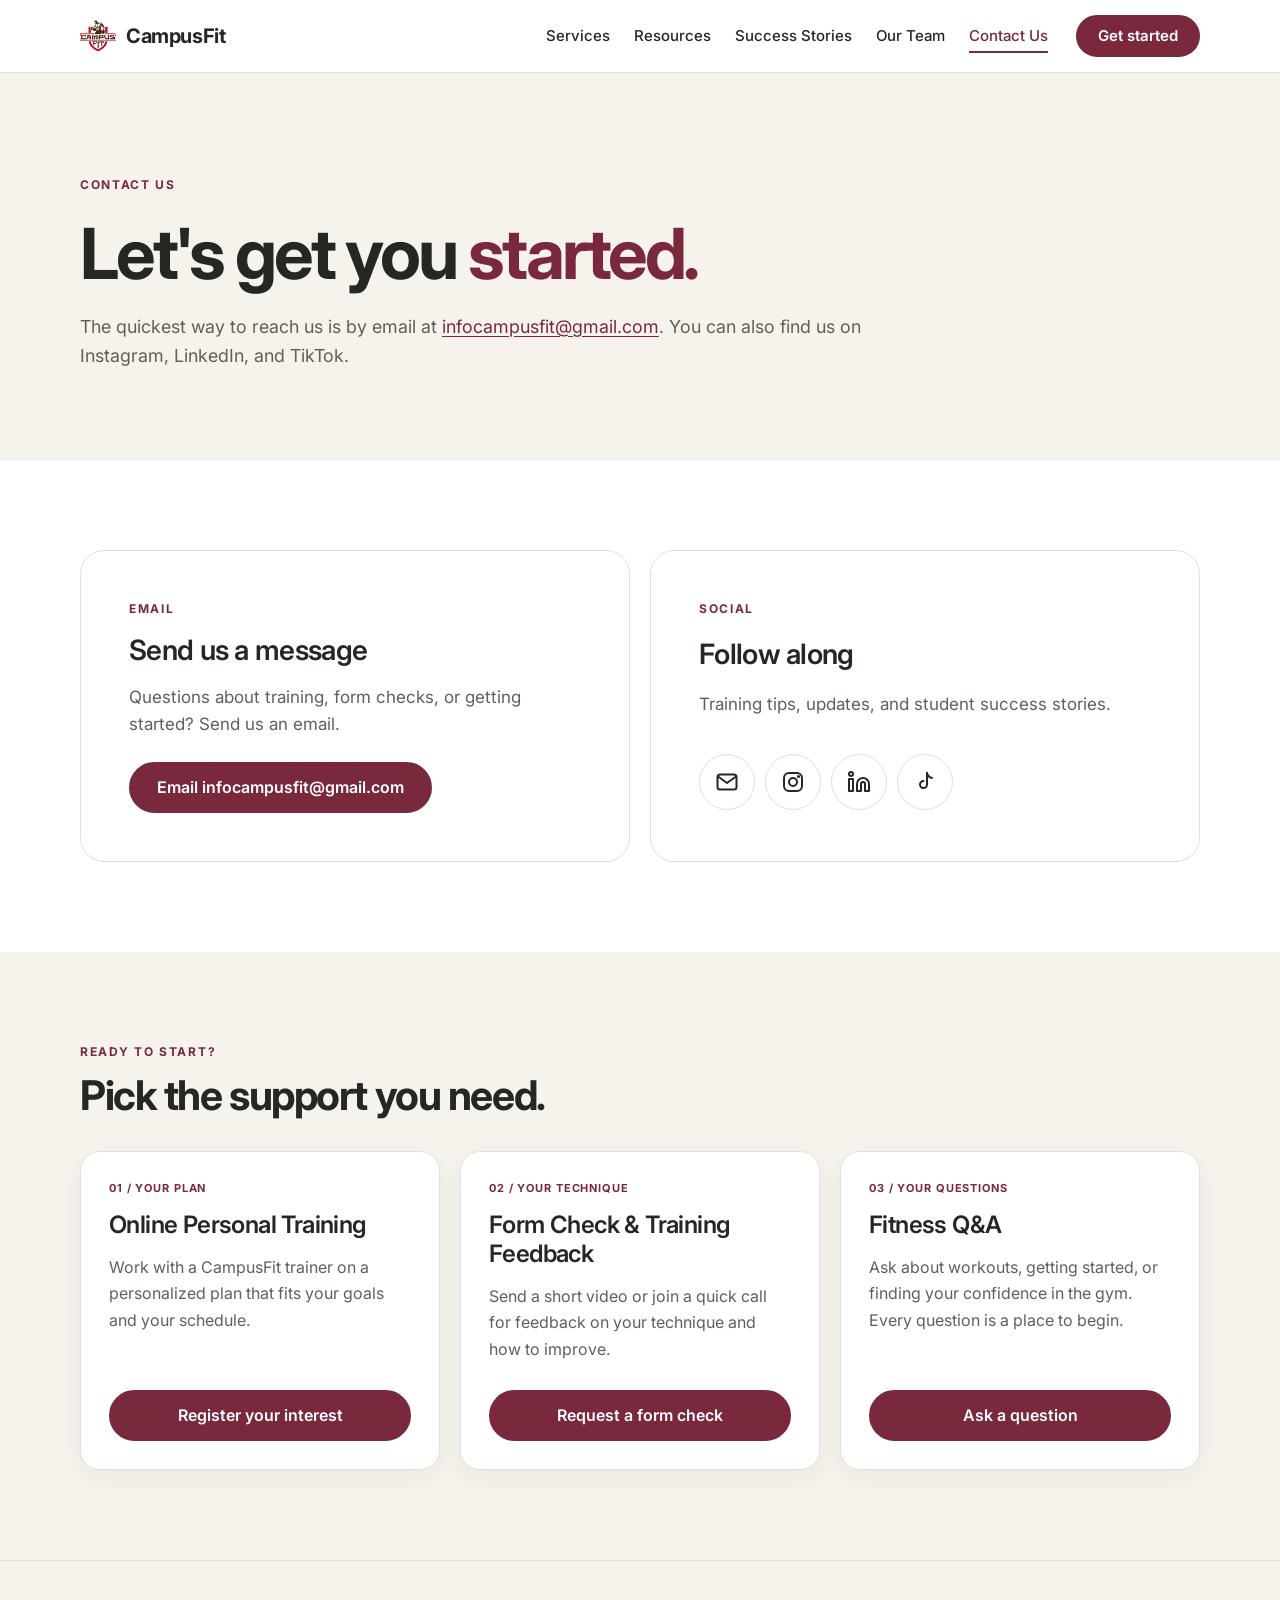
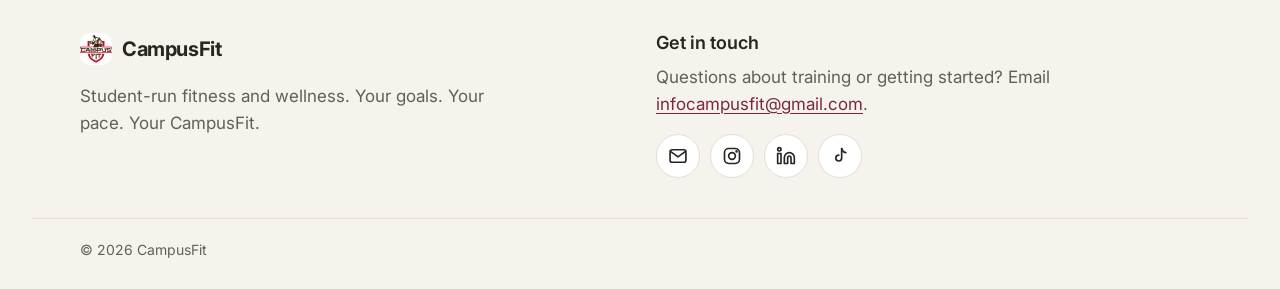
==== contact-us/index.html @ 68b2d3c7 "Import site files and photos" ====
<!doctype html>
<html lang="en">
<head>
<meta charset="utf-8">
<meta name="viewport" content="width=device-width, initial-scale=1">
<title>Contact Us – CampusFit</title>
<meta name="description" content="Get in touch with CampusFit by email or find us on Instagram, LinkedIn, and TikTok.">
<link rel="canonical" href="https://campusfit.ca/contact-us/">
<meta property="og:type" content="website">
<meta property="og:site_name" content="CampusFit">
<meta property="og:title" content="Contact Us – CampusFit">
<meta property="og:description" content="Get in touch with CampusFit by email or find us on Instagram, LinkedIn, and TikTok.">
<meta property="og:url" content="https://campusfit.ca/contact-us/">
<meta property="og:image" content="https://campusfit.ca/images/logo.jpeg">
<link rel="icon" href="../images/icon.jpeg">
<link rel="apple-touch-icon" href="../images/icon.jpeg">
<link rel="preconnect" href="https://fonts.googleapis.com">
<link rel="preconnect" href="https://fonts.gstatic.com" crossorigin>
<link rel="stylesheet" href="https://fonts.googleapis.com/css2?family=Inter:wght@400;500;600;700&display=swap">
<link rel="stylesheet" href="../assets/style.css">
<script src="../assets/site.js" defer></script>
</head>
<body>
<a class="skip-link" href="#main">Skip to content</a>
<header class="site-header">
  <div class="container header-inner">
    <a class="brand" href="../"><img src="../images/icon.jpeg" alt="" width="36" height="36"><span>CampusFit</span></a>
    <button class="nav-toggle" type="button" aria-expanded="false" aria-controls="site-nav"><span class="sr-only">Menu</span><span class="bars" aria-hidden="true"></span></button>
    <nav id="site-nav" class="site-nav" aria-label="Main">
      <ul><li><a href="../services/">Services</a></li><li><a href="../resources/">Resources</a></li><li><a href="../success-stories/">Success Stories</a></li><li><a href="../team/">Our Team</a></li><li><a href="../contact-us/" aria-current="page">Contact Us</a></li></ul>
      <a class="btn btn--small" href="../services/">Get started</a>
    </nav>
  </div>
</header>
<main id="main">
<section class="section section--cream hero">
  <div class="container">
    <div class="measure">
      <p class="eyebrow">CONTACT US</p>
      <h1 class="display">Let's get you <span class="accent">started.</span></h1>
      <p class="lead">The quickest way to reach us is by email at <a href="mailto:infocampusfit@gmail.com">infocampusfit@gmail.com</a>. You can also find us on Instagram, LinkedIn, and TikTok.</p>
      
    </div>
  </div>
</section>
<section class="section">
  <div class="container grid-2">
    <div class="panel">
      <p class="eyebrow">EMAIL</p>
      <h2 class="h3">Send us a message</h2>
      <p class="muted">Questions about training, form checks, or getting started? Send us an email.</p>
      <div class="actions"><a class="btn" href="mailto:infocampusfit@gmail.com">Email infocampusfit@gmail.com</a></div>
    </div>
    <div class="panel">
      <p class="eyebrow">SOCIAL</p>
      <h2 class="h3">Follow along</h2>
      <p class="muted">Training tips, updates, and student success stories.</p>
      <ul class="social social--large"><li><a href="mailto:infocampusfit@gmail.com" aria-label="Email CampusFit"><svg viewBox="0 0 24 24" aria-hidden="true" fill="none" stroke="currentColor" stroke-width="2" stroke-linecap="round" stroke-linejoin="round"><rect x="2.5" y="4.5" width="19" height="15" rx="2.5"/><path d="m3 6.5 9 6.5 9-6.5"/></svg></a></li><li><a href="https://www.instagram.com/campusfit.ca/" aria-label="CampusFit on Instagram" target="_blank" rel="noopener"><svg viewBox="0 0 24 24" aria-hidden="true" fill="none" stroke="currentColor" stroke-width="2" stroke-linecap="round" stroke-linejoin="round"><rect x="3" y="3" width="18" height="18" rx="5"/><circle cx="12" cy="12" r="4"/><circle cx="17.5" cy="6.5" r="0.6" fill="currentColor"/></svg></a></li><li><a href="https://www.linkedin.com/company/campusfit/" aria-label="CampusFit on LinkedIn" target="_blank" rel="noopener"><svg viewBox="0 0 24 24" aria-hidden="true" fill="none" stroke="currentColor" stroke-width="2" stroke-linecap="round" stroke-linejoin="round"><path d="M16 8a6 6 0 0 1 6 6v7h-4v-7a2 2 0 0 0-4 0v7h-4v-7a6 6 0 0 1 6-6z"/><rect x="2" y="9" width="4" height="12"/><circle cx="4" cy="4" r="2"/></svg></a></li><li><a href="https://www.tiktok.com/@campusfit.ca" aria-label="CampusFit on TikTok" target="_blank" rel="noopener"><svg viewBox="0 0 24 24" aria-hidden="true" fill="none" stroke="currentColor" stroke-width="2" stroke-linecap="round" stroke-linejoin="round"><path d="M14 3v11.5a3.5 3.5 0 1 1-3.5-3.5"/><path d="M14 3c.6 2.6 2.4 4.4 5 5"/></svg></a></li></ul>
    </div>
  </div>
</section>
<section class="section section--cream">
  <div class="container">
    <div class="section-head"><p class="eyebrow">READY TO START?</p><h2 class="h2">Pick the support you need.</h2></div>
    <div class="grid-3">
<article class="card">
  <div class="card-copy">
    <p class="card-label">01 / YOUR PLAN</p>
    <h3 class="card-title">Online Personal Training</h3>
    <p class="card-text">Work with a CampusFit trainer on a personalized plan that fits your goals and your schedule.</p>
  </div>
  <a class="btn btn--block" href="https://docs.google.com/forms/d/e/1FAIpQLSdLxVKDtf4Toz6OeNEDU3pKm-vR3UD8BcH6uD4BylhP9cgY4w/viewform" target="_blank" rel="noopener">Register your interest</a>
</article>
<article class="card">
  <div class="card-copy">
    <p class="card-label">02 / YOUR TECHNIQUE</p>
    <h3 class="card-title">Form Check &amp; Training Feedback</h3>
    <p class="card-text">Send a short video or join a quick call for feedback on your technique and how to improve.</p>
  </div>
  <a class="btn btn--block" href="https://docs.google.com/forms/d/e/1FAIpQLSc0NjC49bq_ZRB4RKLU5N7V3xkjWShHBXMn-7WsU_LVb0m6OA/viewform" target="_blank" rel="noopener">Request a form check</a>
</article>
<article class="card">
  <div class="card-copy">
    <p class="card-label">03 / YOUR QUESTIONS</p>
    <h3 class="card-title">Fitness Q&amp;A</h3>
    <p class="card-text">Ask about workouts, getting started, or finding your confidence in the gym. Every question is a place to begin.</p>
  </div>
  <a class="btn btn--block" href="https://docs.google.com/forms/d/e/1FAIpQLSdZ9zZbQoLsr4pviWGTZTFlrWZz3o1XiGST_P4D_iNRUocM2Q/viewform" target="_blank" rel="noopener">Ask a question</a>
</article>
    </div>
  </div>
</section>
</main>
<footer class="site-footer">
  <div class="container footer-inner">
    <div>
      <a class="brand brand--footer" href="../"><img src="../images/icon.jpeg" alt="" width="32" height="32"><span>CampusFit</span></a>
      <p class="footer-note">Student-run fitness and wellness. Your goals. Your pace. Your CampusFit.</p>
    </div>
    <div>
      <h2 class="footer-heading">Get in touch</h2>
      <p class="footer-note">Questions about training or getting started? Email <a href="mailto:infocampusfit@gmail.com">infocampusfit@gmail.com</a>.</p>
      <ul class="social"><li><a href="mailto:infocampusfit@gmail.com" aria-label="Email CampusFit"><svg viewBox="0 0 24 24" aria-hidden="true" fill="none" stroke="currentColor" stroke-width="2" stroke-linecap="round" stroke-linejoin="round"><rect x="2.5" y="4.5" width="19" height="15" rx="2.5"/><path d="m3 6.5 9 6.5 9-6.5"/></svg></a></li><li><a href="https://www.instagram.com/campusfit.ca/" aria-label="CampusFit on Instagram" target="_blank" rel="noopener"><svg viewBox="0 0 24 24" aria-hidden="true" fill="none" stroke="currentColor" stroke-width="2" stroke-linecap="round" stroke-linejoin="round"><rect x="3" y="3" width="18" height="18" rx="5"/><circle cx="12" cy="12" r="4"/><circle cx="17.5" cy="6.5" r="0.6" fill="currentColor"/></svg></a></li><li><a href="https://www.linkedin.com/company/campusfit/" aria-label="CampusFit on LinkedIn" target="_blank" rel="noopener"><svg viewBox="0 0 24 24" aria-hidden="true" fill="none" stroke="currentColor" stroke-width="2" stroke-linecap="round" stroke-linejoin="round"><path d="M16 8a6 6 0 0 1 6 6v7h-4v-7a2 2 0 0 0-4 0v7h-4v-7a6 6 0 0 1 6-6z"/><rect x="2" y="9" width="4" height="12"/><circle cx="4" cy="4" r="2"/></svg></a></li><li><a href="https://www.tiktok.com/@campusfit.ca" aria-label="CampusFit on TikTok" target="_blank" rel="noopener"><svg viewBox="0 0 24 24" aria-hidden="true" fill="none" stroke="currentColor" stroke-width="2" stroke-linecap="round" stroke-linejoin="round"><path d="M14 3v11.5a3.5 3.5 0 1 1-3.5-3.5"/><path d="M14 3c.6 2.6 2.4 4.4 5 5"/></svg></a></li></ul>
    </div>
  </div>
  <div class="container footer-bottom"><p>© <span data-year>2026</span> CampusFit</p></div>
</footer>
</body>
</html>
---- assets/style.css ----
/* CampusFit — shared styles */
:root {
  --ink: #272722;
  --muted: #625f58;
  --accent: #7a293d;
  --accent-dark: #5e1f2f;
  --cream: #f6f3ed;
  --line: #e4dfd7;
  --white: #ffffff;
  --radius: 20px;
  --shadow: 0 8px 24px rgba(39, 39, 34, 0.05);
  --pad-x: clamp(20px, 4vw, 48px);
  --pad-y: clamp(48px, 7vw, 96px);
  --max: 1120px;
  --font: "Inter", -apple-system, BlinkMacSystemFont, "Segoe UI", Roboto, Helvetica, Arial, sans-serif;
}

*, *::before, *::after { box-sizing: border-box; }
html { -webkit-text-size-adjust: 100%; scroll-behavior: smooth; }
body {
  margin: 0;
  font-family: var(--font);
  font-size: 17px;
  line-height: 1.6;
  color: var(--ink);
  background: var(--white);
  -webkit-font-smoothing: antialiased;
}
img { max-width: 100%; height: auto; display: block; }
a { color: var(--accent); text-underline-offset: 3px; }
a:hover { color: var(--accent-dark); }
:focus-visible { outline: 3px solid var(--accent); outline-offset: 3px; border-radius: 4px; }
h1, h2, h3 { margin: 0; line-height: 1.15; }
p { margin: 0; }

.sr-only { position: absolute; width: 1px; height: 1px; padding: 0; margin: -1px; overflow: hidden; clip: rect(0 0 0 0); white-space: nowrap; border: 0; }
.skip-link { position: absolute; left: 12px; top: -48px; z-index: 100; background: var(--ink); color: var(--white); padding: 10px 14px; border-radius: 8px; }
.skip-link:focus { top: 12px; color: var(--white); }

.container { width: 100%; max-width: calc(var(--max) + 2 * var(--pad-x)); margin: 0 auto; padding: 0 var(--pad-x); }
.measure { max-width: 820px; display: grid; gap: 22px; }

/* ---------- Header ---------- */
.site-header { position: sticky; top: 0; z-index: 50; background: rgba(255, 255, 255, 0.96); backdrop-filter: saturate(1.4) blur(8px); border-bottom: 1px solid var(--line); }
.header-inner { display: flex; align-items: center; justify-content: space-between; gap: 24px; min-height: 72px; }
.brand { display: inline-flex; align-items: center; gap: 10px; text-decoration: none; color: var(--ink); font-weight: 700; font-size: 20px; letter-spacing: -0.02em; }
.brand:hover { color: var(--ink); }
.brand img { width: 36px; height: 36px; border-radius: 10px; object-fit: cover; }
.site-nav { display: flex; align-items: center; gap: 28px; }
.site-nav ul { display: flex; gap: 24px; list-style: none; margin: 0; padding: 0; }
.site-nav ul a { color: var(--ink); text-decoration: none; font-size: 15px; font-weight: 500; padding: 6px 0; border-bottom: 2px solid transparent; }
.site-nav ul a:hover { color: var(--accent); }
.site-nav ul a[aria-current="page"] { color: var(--accent); border-bottom-color: var(--accent); }
.nav-toggle { display: none; }

@media (max-width: 900px) {
  .nav-toggle { display: inline-flex; align-items: center; justify-content: center; width: 44px; height: 44px; border: 1px solid var(--line); border-radius: 12px; background: var(--white); cursor: pointer; }
  .bars, .bars::before, .bars::after { display: block; width: 18px; height: 2px; background: var(--ink); border-radius: 2px; position: relative; transition: transform 0.2s ease; }
  .bars::before, .bars::after { content: ""; position: absolute; left: 0; }
  .bars::before { top: -6px; }
  .bars::after { top: 6px; }
  .nav-open .bars { background: transparent; }
  .nav-open .bars::before { transform: translateY(6px) rotate(45deg); }
  .nav-open .bars::after { transform: translateY(-6px) rotate(-45deg); }
  .site-nav { display: none; position: absolute; left: 0; right: 0; top: 100%; background: var(--white); border-bottom: 1px solid var(--line); flex-direction: column; align-items: stretch; gap: 0; padding: 8px var(--pad-x) 20px; box-shadow: var(--shadow); }
  .nav-open .site-nav { display: flex; }
  .site-nav ul { flex-direction: column; gap: 0; }
  .site-nav ul a { display: block; padding: 14px 0; border-bottom: 1px solid var(--line); font-size: 17px; }
  .site-nav ul a[aria-current="page"] { border-bottom-color: var(--line); }
  .site-nav .btn { margin-top: 16px; justify-content: center; }
  .no-js .site-nav { display: flex; position: static; box-shadow: none; }
}

/* ---------- Sections & type ---------- */
.section { padding: var(--pad-y) 0; }
.section--cream { background: var(--cream); }
.section--flush-top { padding-top: 0; }
.hero { padding-top: clamp(56px, 8vw, 112px); }
.eyebrow { color: var(--accent); font-size: 12px; font-weight: 700; letter-spacing: 0.14em; text-transform: uppercase; }
.display { font-size: clamp(40px, 5.5vw, 72px); font-weight: 700; letter-spacing: -0.045em; line-height: 1.04; }
.accent { color: var(--accent); }
.h2 { font-size: clamp(28px, 3.2vw, 42px); font-weight: 700; letter-spacing: -0.035em; line-height: 1.12; }
.h3 { font-size: clamp(22px, 2.2vw, 28px); font-weight: 600; letter-spacing: -0.025em; line-height: 1.2; }
.lead { color: var(--muted); font-size: clamp(17px, 1.4vw, 19px); line-height: 1.65; }
.muted { color: var(--muted); }
.section-head { display: grid; gap: 12px; margin-bottom: 32px; max-width: 760px; }
.section-head--row { max-width: none; display: flex; flex-wrap: wrap; align-items: baseline; justify-content: space-between; gap: 8px 24px; margin-bottom: 24px; }
.signoff { margin-top: 28px; color: var(--muted); font-size: 14px; }

/* ---------- Buttons ---------- */
.actions { display: flex; flex-wrap: wrap; gap: 12px; margin-top: 8px; }
.section .container > .actions { margin-top: 32px; }
.actions--center { justify-content: center; }
.btn { display: inline-flex; align-items: center; justify-content: center; gap: 8px; padding: 14px 26px; border-radius: 999px; border: 2px solid var(--accent); background: var(--accent); color: var(--white); font: 600 16px/1.2 var(--font); text-decoration: none; transition: background 0.15s ease, color 0.15s ease, border-color 0.15s ease, transform 0.15s ease; }
.btn:hover { background: var(--accent-dark); border-color: var(--accent-dark); color: var(--white); transform: translateY(-1px); }
.btn--small { padding: 10px 20px; font-size: 15px; white-space: nowrap; }
.btn--block { width: 100%; }
.btn--outline { background: transparent; color: var(--accent); }
.btn--outline:hover { background: var(--accent); color: var(--white); }
.btn--light { background: var(--white); border-color: var(--white); color: var(--accent); }
.btn--light:hover { background: var(--cream); border-color: var(--cream); color: var(--accent-dark); }
.btn--outline-light { background: transparent; border-color: var(--white); color: var(--white); }
.btn--outline-light:hover { background: var(--white); color: var(--accent); }

/* ---------- Cards & panels ---------- */
.grid-3 { display: grid; gap: 20px; grid-template-columns: repeat(3, minmax(0, 1fr)); }
.grid-2 { display: grid; gap: 20px; grid-template-columns: repeat(2, minmax(0, 1fr)); }
@media (max-width: 900px) { .grid-3 { grid-template-columns: 1fr; } }
@media (max-width: 760px) { .grid-2 { grid-template-columns: 1fr; } }
.card { display: flex; flex-direction: column; justify-content: space-between; gap: 28px; padding: 28px; background: var(--white); border: 1px solid var(--line); border-radius: var(--radius); box-shadow: var(--shadow); }
.card-copy { display: grid; gap: 14px; }
.card-label { color: var(--accent); font-size: 11px; font-weight: 700; letter-spacing: 0.08em; }
.card-title { font-size: 24px; font-weight: 600; letter-spacing: -0.025em; line-height: 1.2; }
.card-text { color: var(--muted); font-size: 16px; line-height: 1.65; }
.panel { display: grid; gap: 16px; justify-items: start; padding: clamp(28px, 4vw, 48px); border: 1px solid var(--line); border-radius: 24px; background: var(--white); }
.panel .lead { max-width: 680px; }
.panel--white { box-shadow: var(--shadow); }

/* ---------- Split (image + text) ---------- */
.split { display: grid; grid-template-columns: minmax(0, 5fr) minmax(0, 7fr); gap: clamp(28px, 5vw, 72px); align-items: center; }
.split-media { margin: 0; }
.split-media img { width: 100%; aspect-ratio: 4 / 5; object-fit: cover; border-radius: var(--radius); }
.split-media--wide img { aspect-ratio: 4 / 3; }
.split-copy { display: grid; gap: 18px; justify-items: start; }
@media (max-width: 800px) { .split { grid-template-columns: 1fr; } }

/* ---------- Success stories ---------- */
.story { display: grid; grid-template-columns: minmax(0, 5fr) minmax(0, 7fr); gap: clamp(28px, 5vw, 72px); align-items: center; }
.story-copy { display: grid; gap: 18px; }
.pair { display: grid; grid-template-columns: 1fr 1fr; gap: 16px; }
.pair figure { margin: 0; position: relative; }
.pair img { width: 100%; aspect-ratio: 3 / 4; object-fit: cover; object-position: 50% 25%; border-radius: 16px; background: var(--line); }
.pair figcaption { position: absolute; left: 12px; bottom: 12px; background: rgba(255, 255, 255, 0.94); color: var(--ink); font-size: 13px; font-weight: 600; padding: 6px 12px; border-radius: 999px; }
@media (max-width: 800px) { .story { grid-template-columns: 1fr; } }

/* ---------- Team ---------- */
.grid-people { display: grid; gap: 20px; grid-template-columns: repeat(auto-fill, minmax(240px, 1fr)); }
.grid-people--center { grid-template-columns: minmax(0, 300px); justify-content: center; }
.person { display: flex; flex-direction: column; align-items: center; text-align: center; gap: 8px; padding: 32px 24px; background: var(--white); border: 1px solid var(--line); border-radius: var(--radius); box-shadow: var(--shadow); }
.section--cream .person { border-color: transparent; }
.avatar { width: 150px; height: 150px; border-radius: 50%; object-fit: cover; margin-bottom: 10px; background: var(--cream); }
.avatar--contain { object-fit: contain; background: var(--white); border: 1px solid var(--line); }
.person-name { font-size: 19px; font-weight: 600; letter-spacing: -0.015em; }
.person-role { color: var(--accent); font-size: 14px; font-weight: 600; }
.person-bio { color: var(--muted); font-size: 15px; line-height: 1.6; margin-top: 4px; }
.person-link { display: inline-flex; align-items: center; gap: 6px; margin-top: 8px; font-size: 14px; font-weight: 600; text-decoration: none; }
.person-link svg { width: 18px; height: 18px; }

/* ---------- CTA & quote ---------- */
.cta-band { display: grid; gap: 16px; justify-items: center; text-align: center; padding: clamp(40px, 6vw, 72px) clamp(24px, 4vw, 48px); border-radius: 24px; background: var(--accent); color: var(--white); }
.cta-band p { color: var(--cream); font-size: 18px; max-width: 560px; }
.quote { margin: 0 auto; max-width: 820px; text-align: center; font-size: clamp(20px, 2.2vw, 26px); line-height: 1.5; font-style: italic; color: var(--ink); }

/* ---------- Social ---------- */
.social { display: flex; flex-wrap: wrap; gap: 10px; list-style: none; margin: 16px 0 0; padding: 0; }
.social a { display: inline-flex; align-items: center; justify-content: center; width: 44px; height: 44px; border-radius: 50%; background: var(--white); border: 1px solid var(--line); color: var(--ink); transition: background 0.15s ease, color 0.15s ease; }
.social a:hover { background: var(--accent); border-color: var(--accent); color: var(--white); }
.social svg { width: 20px; height: 20px; }
.social--large a { width: 56px; height: 56px; }
.social--large svg { width: 24px; height: 24px; }

/* ---------- Footer ---------- */
.site-footer { background: var(--cream); border-top: 1px solid var(--line); padding-top: clamp(48px, 6vw, 72px); }
.footer-inner { display: grid; grid-template-columns: 1fr 1fr; gap: 32px; }
.brand--footer img { width: 32px; height: 32px; }
.footer-heading { font-size: 18px; font-weight: 600; }
.footer-note { color: var(--muted); margin-top: 10px; max-width: 420px; }
.footer-bottom { margin-top: 40px; padding-top: 20px; padding-bottom: 28px; border-top: 1px solid var(--line); color: var(--muted); font-size: 14px; }
@media (max-width: 700px) { .footer-inner { grid-template-columns: 1fr; } }

@media (prefers-reduced-motion: reduce) { * { transition: none !important; scroll-behavior: auto !important; } }
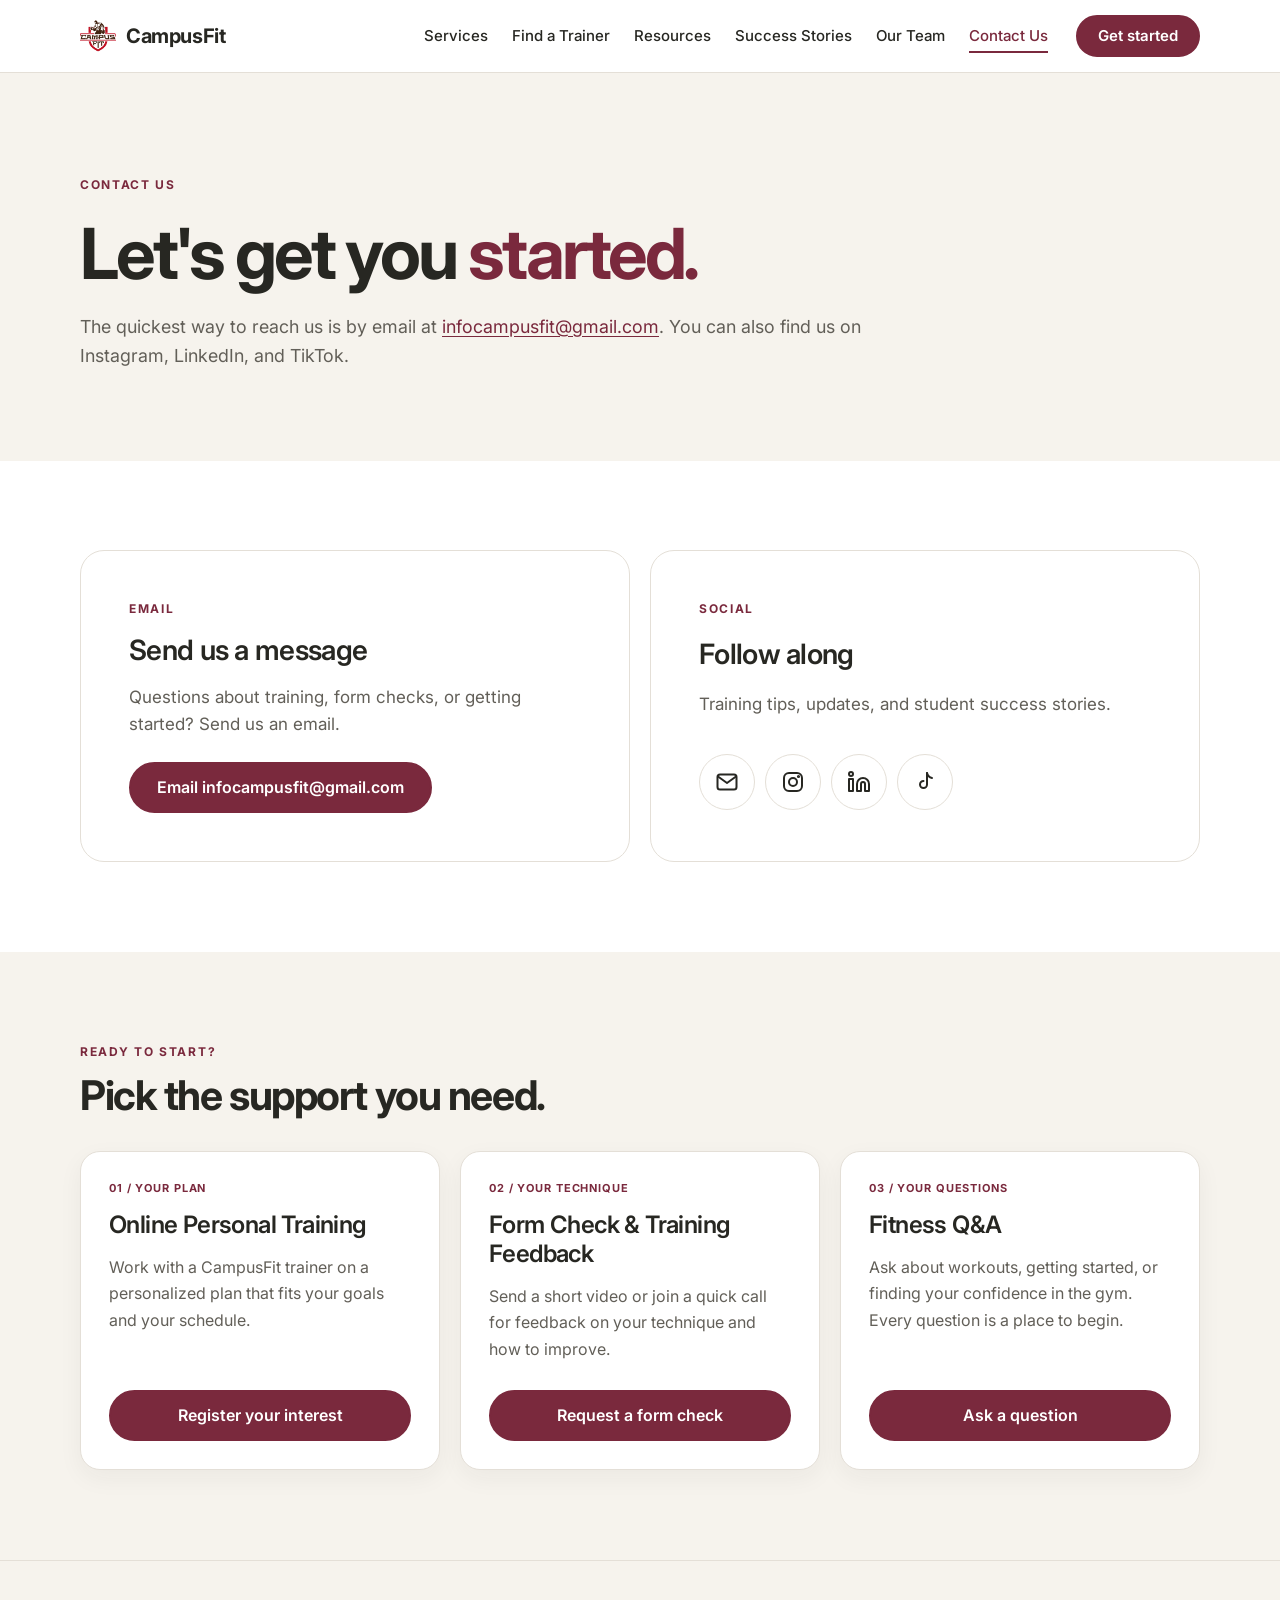
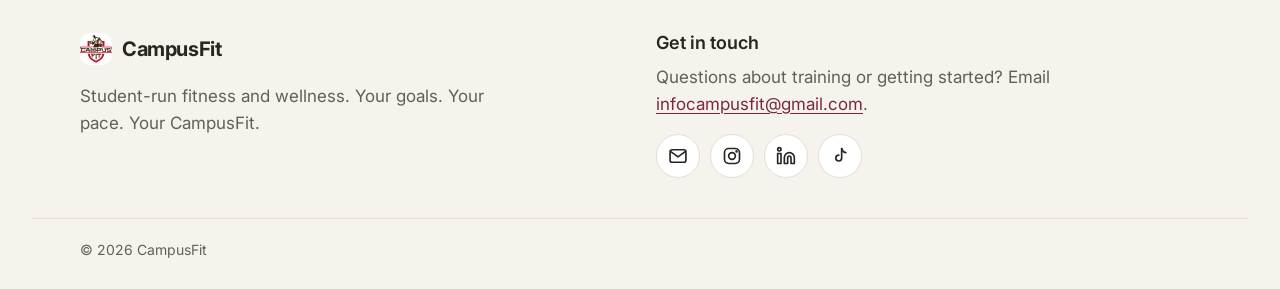
==== commit 3f87ac58: "Import site files and photos" ====
--- a/contact-us/index.html
+++ b/contact-us/index.html
@@ -27,7 +27,7 @@
     <a class="brand" href="../"><img src="../images/icon.jpeg" alt="" width="36" height="36"><span>CampusFit</span></a>
     <button class="nav-toggle" type="button" aria-expanded="false" aria-controls="site-nav"><span class="sr-only">Menu</span><span class="bars" aria-hidden="true"></span></button>
     <nav id="site-nav" class="site-nav" aria-label="Main">
-      <ul><li><a href="../services/">Services</a></li><li><a href="../resources/">Resources</a></li><li><a href="../success-stories/">Success Stories</a></li><li><a href="../team/">Our Team</a></li><li><a href="../contact-us/" aria-current="page">Contact Us</a></li></ul>
+      <ul><li><a href="../services/">Services</a></li><li><a href="../find-a-trainer/">Find a Trainer</a></li><li><a href="../resources/">Resources</a></li><li><a href="../success-stories/">Success Stories</a></li><li><a href="../team/">Our Team</a></li><li><a href="../contact-us/" aria-current="page">Contact Us</a></li></ul>
       <a class="btn btn--small" href="../services/">Get started</a>
     </nav>
   </div>
--- a/assets/style.css
+++ b/assets/style.css
@@ -48,12 +48,12 @@
 .brand img { width: 36px; height: 36px; border-radius: 10px; object-fit: cover; }
 .site-nav { display: flex; align-items: center; gap: 28px; }
 .site-nav ul { display: flex; gap: 24px; list-style: none; margin: 0; padding: 0; }
-.site-nav ul a { color: var(--ink); text-decoration: none; font-size: 15px; font-weight: 500; padding: 6px 0; border-bottom: 2px solid transparent; }
+.site-nav ul a { color: var(--ink); text-decoration: none; font-size: 15px; font-weight: 500; padding: 6px 0; border-bottom: 2px solid transparent; white-space: nowrap; }
 .site-nav ul a:hover { color: var(--accent); }
 .site-nav ul a[aria-current="page"] { color: var(--accent); border-bottom-color: var(--accent); }
 .nav-toggle { display: none; }
 
-@media (max-width: 900px) {
+@media (max-width: 1080px) {
   .nav-toggle { display: inline-flex; align-items: center; justify-content: center; width: 44px; height: 44px; border: 1px solid var(--line); border-radius: 12px; background: var(--white); cursor: pointer; }
   .bars, .bars::before, .bars::after { display: block; width: 18px; height: 2px; background: var(--ink); border-radius: 2px; position: relative; transition: transform 0.2s ease; }
   .bars::before, .bars::after { content: ""; position: absolute; left: 0; }
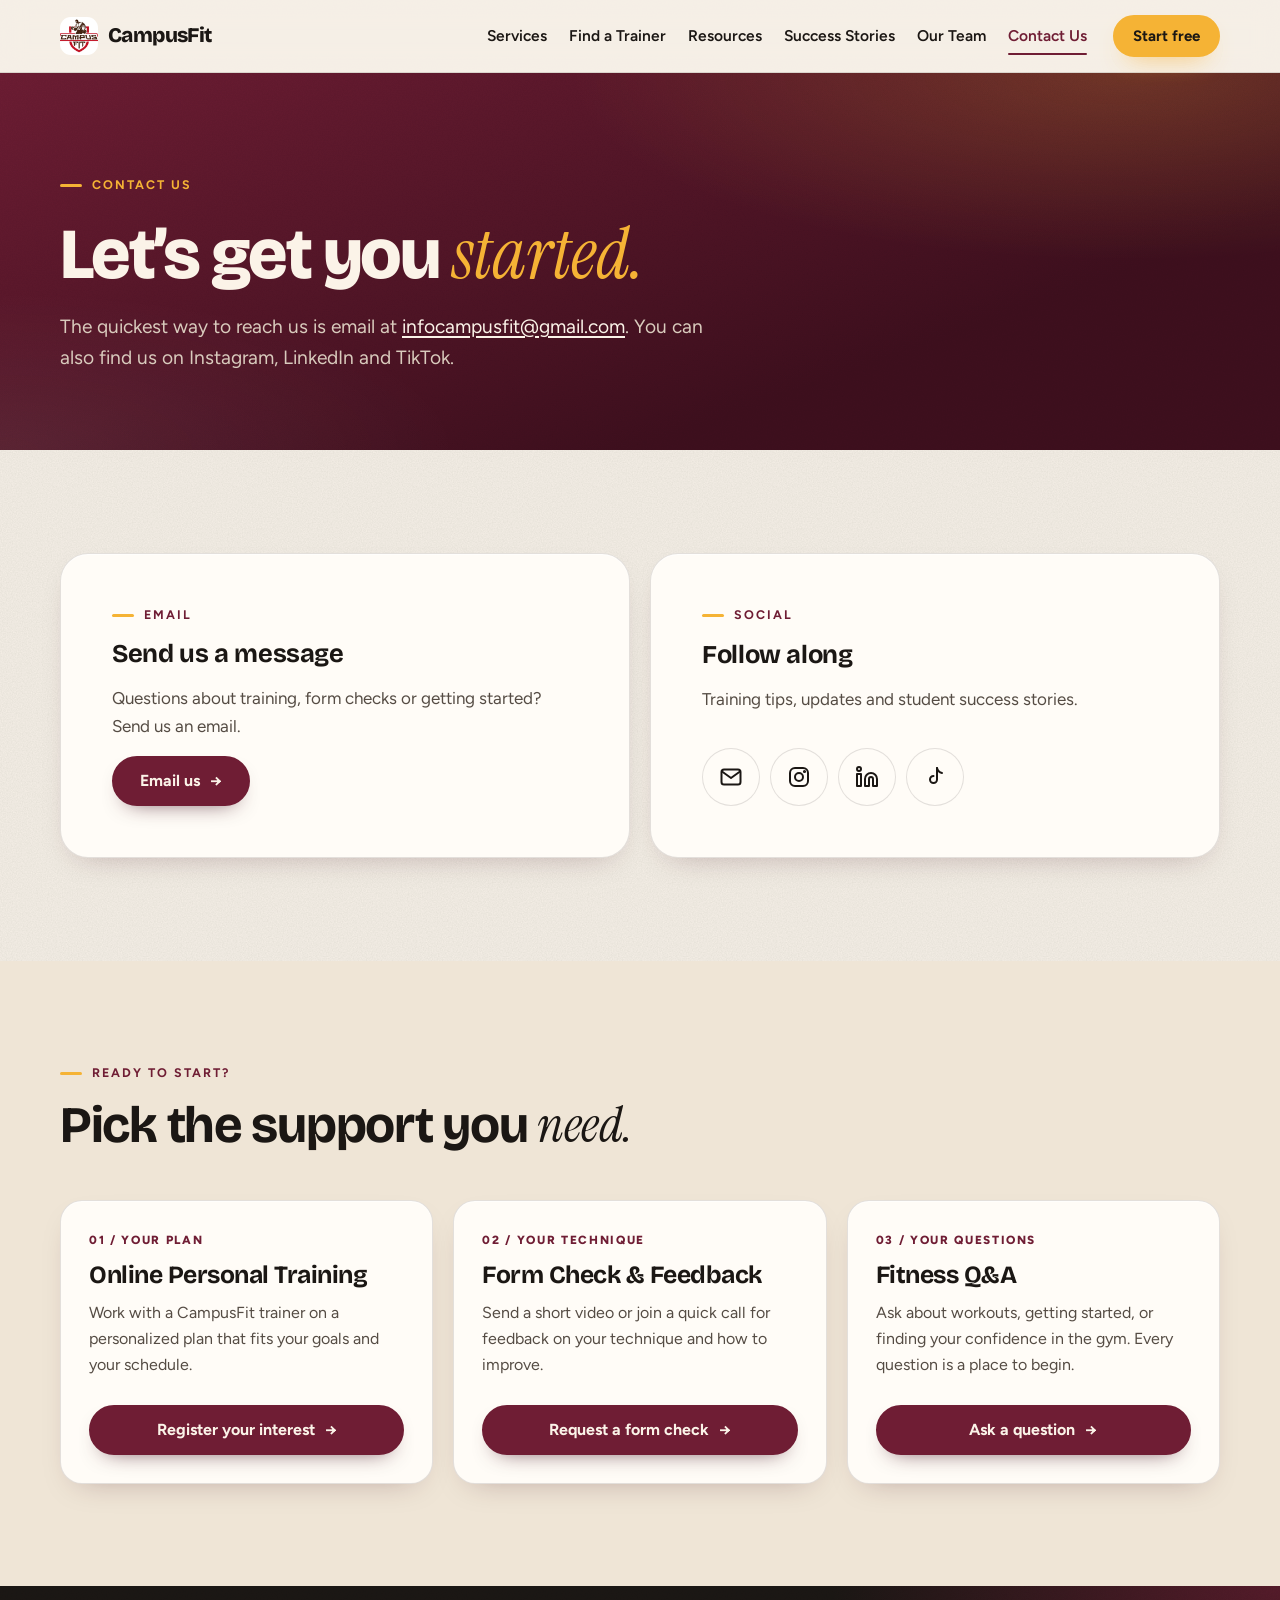
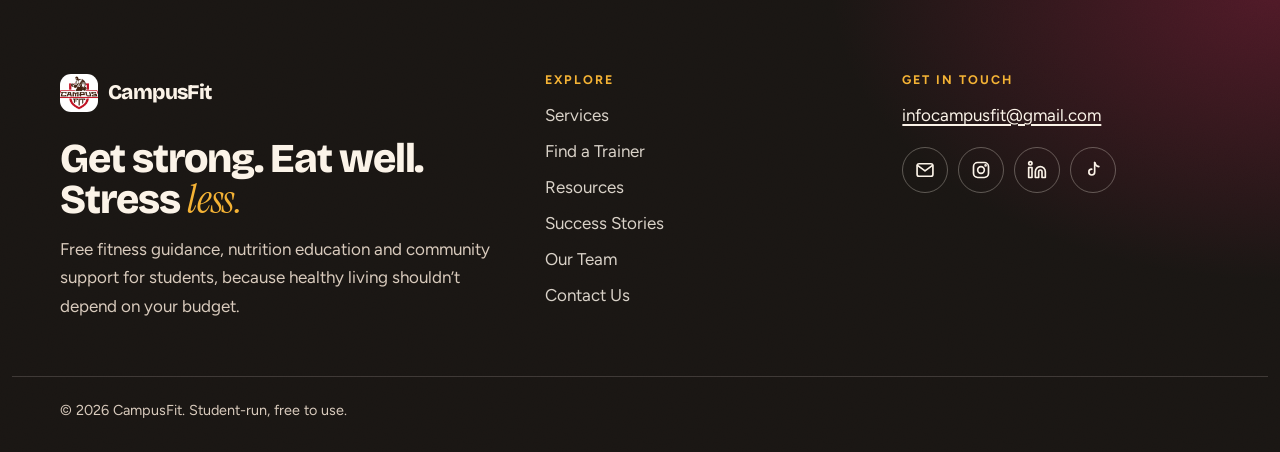
==== commit 11d36769: "Import site files and photos" ====
--- a/contact-us/index.html
+++ b/contact-us/index.html
@@ -4,19 +4,20 @@
 <meta charset="utf-8">
 <meta name="viewport" content="width=device-width, initial-scale=1">
 <title>Contact Us – CampusFit</title>
-<meta name="description" content="Get in touch with CampusFit by email or find us on Instagram, LinkedIn, and TikTok.">
+<meta name="description" content="Get in touch with CampusFit by email or find us on Instagram, LinkedIn and TikTok.">
+<meta name="theme-color" content="#6f1d34">
 <link rel="canonical" href="https://campusfit.ca/contact-us/">
 <meta property="og:type" content="website">
 <meta property="og:site_name" content="CampusFit">
 <meta property="og:title" content="Contact Us – CampusFit">
-<meta property="og:description" content="Get in touch with CampusFit by email or find us on Instagram, LinkedIn, and TikTok.">
+<meta property="og:description" content="Get in touch with CampusFit by email or find us on Instagram, LinkedIn and TikTok.">
 <meta property="og:url" content="https://campusfit.ca/contact-us/">
 <meta property="og:image" content="https://campusfit.ca/images/logo.jpeg">
 <link rel="icon" href="../images/icon.jpeg">
 <link rel="apple-touch-icon" href="../images/icon.jpeg">
 <link rel="preconnect" href="https://fonts.googleapis.com">
 <link rel="preconnect" href="https://fonts.gstatic.com" crossorigin>
-<link rel="stylesheet" href="https://fonts.googleapis.com/css2?family=Inter:wght@400;500;600;700&display=swap">
+<link rel="stylesheet" href="https://fonts.googleapis.com/css2?family=Bricolage+Grotesque:opsz,wght@12..96,600..800&family=Figtree:wght@400;500;600;700;800&family=Instrument+Serif:ital@1&display=swap">
 <link rel="stylesheet" href="../assets/style.css">
 <script src="../assets/site.js" defer></script>
 </head>
@@ -24,68 +25,67 @@
 <a class="skip-link" href="#main">Skip to content</a>
 <header class="site-header">
   <div class="container header-inner">
-    <a class="brand" href="../"><img src="../images/icon.jpeg" alt="" width="36" height="36"><span>CampusFit</span></a>
+    <a class="brand" href="../"><img src="../images/icon.jpeg" alt="" width="38" height="38"><span>CampusFit</span></a>
     <button class="nav-toggle" type="button" aria-expanded="false" aria-controls="site-nav"><span class="sr-only">Menu</span><span class="bars" aria-hidden="true"></span></button>
     <nav id="site-nav" class="site-nav" aria-label="Main">
       <ul><li><a href="../services/">Services</a></li><li><a href="../find-a-trainer/">Find a Trainer</a></li><li><a href="../resources/">Resources</a></li><li><a href="../success-stories/">Success Stories</a></li><li><a href="../team/">Our Team</a></li><li><a href="../contact-us/" aria-current="page">Contact Us</a></li></ul>
-      <a class="btn btn--small" href="../services/">Get started</a>
+      <a class="btn btn--accent btn--small" href="../services/">Start free</a>
     </nav>
   </div>
 </header>
 <main id="main">
-<section class="section section--cream hero">
+<section class="hero hero--page on-dark">
   <div class="container">
-    <div class="measure">
-      <p class="eyebrow">CONTACT US</p>
-      <h1 class="display">Let's get you <span class="accent">started.</span></h1>
-      <p class="lead">The quickest way to reach us is by email at <a href="mailto:infocampusfit@gmail.com">infocampusfit@gmail.com</a>. You can also find us on Instagram, LinkedIn, and TikTok.</p>
-      
+    <div class="hero-copy">
+      <p class="eyebrow" data-rise style="--d:0">Contact us</p>
+      <h1 class="display" data-rise style="--d:1">Let’s get you <span class="serif">started.</span></h1>
+      <p class="lede" data-rise style="--d:2">The quickest way to reach us is email at <a href="mailto:infocampusfit@gmail.com">infocampusfit@gmail.com</a>. You can also find us on Instagram, LinkedIn and TikTok.</p>
     </div>
   </div>
 </section>
 <section class="section">
   <div class="container grid-2">
-    <div class="panel">
-      <p class="eyebrow">EMAIL</p>
+    <div class="panel" data-reveal>
+      <p class="eyebrow">Email</p>
       <h2 class="h3">Send us a message</h2>
-      <p class="muted">Questions about training, form checks, or getting started? Send us an email.</p>
-      <div class="actions"><a class="btn" href="mailto:infocampusfit@gmail.com">Email infocampusfit@gmail.com</a></div>
+      <p class="muted">Questions about training, form checks or getting started? Send us an email.</p>
+      <a class="btn" href="mailto:infocampusfit@gmail.com">Email us <span class="arrow" aria-hidden="true">→</span></a>
     </div>
-    <div class="panel">
-      <p class="eyebrow">SOCIAL</p>
+    <div class="panel" data-reveal style="--d:1">
+      <p class="eyebrow">Social</p>
       <h2 class="h3">Follow along</h2>
-      <p class="muted">Training tips, updates, and student success stories.</p>
+      <p class="muted">Training tips, updates and student success stories.</p>
       <ul class="social social--large"><li><a href="mailto:infocampusfit@gmail.com" aria-label="Email CampusFit"><svg viewBox="0 0 24 24" aria-hidden="true" fill="none" stroke="currentColor" stroke-width="2" stroke-linecap="round" stroke-linejoin="round"><rect x="2.5" y="4.5" width="19" height="15" rx="2.5"/><path d="m3 6.5 9 6.5 9-6.5"/></svg></a></li><li><a href="https://www.instagram.com/campusfit.ca/" aria-label="CampusFit on Instagram" target="_blank" rel="noopener"><svg viewBox="0 0 24 24" aria-hidden="true" fill="none" stroke="currentColor" stroke-width="2" stroke-linecap="round" stroke-linejoin="round"><rect x="3" y="3" width="18" height="18" rx="5"/><circle cx="12" cy="12" r="4"/><circle cx="17.5" cy="6.5" r="0.6" fill="currentColor"/></svg></a></li><li><a href="https://www.linkedin.com/company/campusfit/" aria-label="CampusFit on LinkedIn" target="_blank" rel="noopener"><svg viewBox="0 0 24 24" aria-hidden="true" fill="none" stroke="currentColor" stroke-width="2" stroke-linecap="round" stroke-linejoin="round"><path d="M16 8a6 6 0 0 1 6 6v7h-4v-7a2 2 0 0 0-4 0v7h-4v-7a6 6 0 0 1 6-6z"/><rect x="2" y="9" width="4" height="12"/><circle cx="4" cy="4" r="2"/></svg></a></li><li><a href="https://www.tiktok.com/@campusfit.ca" aria-label="CampusFit on TikTok" target="_blank" rel="noopener"><svg viewBox="0 0 24 24" aria-hidden="true" fill="none" stroke="currentColor" stroke-width="2" stroke-linecap="round" stroke-linejoin="round"><path d="M14 3v11.5a3.5 3.5 0 1 1-3.5-3.5"/><path d="M14 3c.6 2.6 2.4 4.4 5 5"/></svg></a></li></ul>
     </div>
   </div>
 </section>
 <section class="section section--cream">
   <div class="container">
-    <div class="section-head"><p class="eyebrow">READY TO START?</p><h2 class="h2">Pick the support you need.</h2></div>
+    <div class="section-head" data-reveal><p class="eyebrow">Ready to start?</p><h2 class="h2">Pick the support you <span class="serif">need.</span></h2></div>
     <div class="grid-3">
-<article class="card">
+<article class="card" data-reveal style="--d:0">
   <div class="card-copy">
     <p class="card-label">01 / YOUR PLAN</p>
     <h3 class="card-title">Online Personal Training</h3>
     <p class="card-text">Work with a CampusFit trainer on a personalized plan that fits your goals and your schedule.</p>
   </div>
-  <a class="btn btn--block" href="https://docs.google.com/forms/d/e/1FAIpQLSdLxVKDtf4Toz6OeNEDU3pKm-vR3UD8BcH6uD4BylhP9cgY4w/viewform" target="_blank" rel="noopener">Register your interest</a>
+  <a class="btn btn--block" href="https://docs.google.com/forms/d/e/1FAIpQLSdLxVKDtf4Toz6OeNEDU3pKm-vR3UD8BcH6uD4BylhP9cgY4w/viewform" target="_blank" rel="noopener">Register your interest <span class="arrow" aria-hidden="true">→</span></a>
 </article>
-<article class="card">
+<article class="card" data-reveal style="--d:1">
   <div class="card-copy">
     <p class="card-label">02 / YOUR TECHNIQUE</p>
-    <h3 class="card-title">Form Check &amp; Training Feedback</h3>
+    <h3 class="card-title">Form Check &amp; Feedback</h3>
     <p class="card-text">Send a short video or join a quick call for feedback on your technique and how to improve.</p>
   </div>
-  <a class="btn btn--block" href="https://docs.google.com/forms/d/e/1FAIpQLSc0NjC49bq_ZRB4RKLU5N7V3xkjWShHBXMn-7WsU_LVb0m6OA/viewform" target="_blank" rel="noopener">Request a form check</a>
+  <a class="btn btn--block" href="https://docs.google.com/forms/d/e/1FAIpQLSc0NjC49bq_ZRB4RKLU5N7V3xkjWShHBXMn-7WsU_LVb0m6OA/viewform" target="_blank" rel="noopener">Request a form check <span class="arrow" aria-hidden="true">→</span></a>
 </article>
-<article class="card">
+<article class="card" data-reveal style="--d:2">
   <div class="card-copy">
     <p class="card-label">03 / YOUR QUESTIONS</p>
     <h3 class="card-title">Fitness Q&amp;A</h3>
     <p class="card-text">Ask about workouts, getting started, or finding your confidence in the gym. Every question is a place to begin.</p>
   </div>
-  <a class="btn btn--block" href="https://docs.google.com/forms/d/e/1FAIpQLSdZ9zZbQoLsr4pviWGTZTFlrWZz3o1XiGST_P4D_iNRUocM2Q/viewform" target="_blank" rel="noopener">Ask a question</a>
+  <a class="btn btn--block" href="https://docs.google.com/forms/d/e/1FAIpQLSdZ9zZbQoLsr4pviWGTZTFlrWZz3o1XiGST_P4D_iNRUocM2Q/viewform" target="_blank" rel="noopener">Ask a question <span class="arrow" aria-hidden="true">→</span></a>
 </article>
     </div>
   </div>
@@ -94,16 +94,21 @@
 <footer class="site-footer">
   <div class="container footer-inner">
     <div>
-      <a class="brand brand--footer" href="../"><img src="../images/icon.jpeg" alt="" width="32" height="32"><span>CampusFit</span></a>
-      <p class="footer-note">Student-run fitness and wellness. Your goals. Your pace. Your CampusFit.</p>
+      <a class="brand" href="../"><img src="../images/icon.jpeg" alt="" width="38" height="38"><span>CampusFit</span></a>
+      <p class="footer-slogan">Get strong. Eat well. Stress <span class="serif">less.</span></p>
+      <p class="footer-note">Free fitness guidance, nutrition education and community support for students, because healthy living shouldn’t depend on your budget.</p>
+    </div>
+    <div>
+      <h2 class="footer-heading">Explore</h2>
+      <ul class="footer-links"><li><a href="../services/">Services</a></li><li><a href="../find-a-trainer/">Find a Trainer</a></li><li><a href="../resources/">Resources</a></li><li><a href="../success-stories/">Success Stories</a></li><li><a href="../team/">Our Team</a></li><li><a href="../contact-us/">Contact Us</a></li></ul>
     </div>
     <div>
       <h2 class="footer-heading">Get in touch</h2>
-      <p class="footer-note">Questions about training or getting started? Email <a href="mailto:infocampusfit@gmail.com">infocampusfit@gmail.com</a>.</p>
+      <p class="footer-note"><a href="mailto:infocampusfit@gmail.com">infocampusfit@gmail.com</a></p>
       <ul class="social"><li><a href="mailto:infocampusfit@gmail.com" aria-label="Email CampusFit"><svg viewBox="0 0 24 24" aria-hidden="true" fill="none" stroke="currentColor" stroke-width="2" stroke-linecap="round" stroke-linejoin="round"><rect x="2.5" y="4.5" width="19" height="15" rx="2.5"/><path d="m3 6.5 9 6.5 9-6.5"/></svg></a></li><li><a href="https://www.instagram.com/campusfit.ca/" aria-label="CampusFit on Instagram" target="_blank" rel="noopener"><svg viewBox="0 0 24 24" aria-hidden="true" fill="none" stroke="currentColor" stroke-width="2" stroke-linecap="round" stroke-linejoin="round"><rect x="3" y="3" width="18" height="18" rx="5"/><circle cx="12" cy="12" r="4"/><circle cx="17.5" cy="6.5" r="0.6" fill="currentColor"/></svg></a></li><li><a href="https://www.linkedin.com/company/campusfit/" aria-label="CampusFit on LinkedIn" target="_blank" rel="noopener"><svg viewBox="0 0 24 24" aria-hidden="true" fill="none" stroke="currentColor" stroke-width="2" stroke-linecap="round" stroke-linejoin="round"><path d="M16 8a6 6 0 0 1 6 6v7h-4v-7a2 2 0 0 0-4 0v7h-4v-7a6 6 0 0 1 6-6z"/><rect x="2" y="9" width="4" height="12"/><circle cx="4" cy="4" r="2"/></svg></a></li><li><a href="https://www.tiktok.com/@campusfit.ca" aria-label="CampusFit on TikTok" target="_blank" rel="noopener"><svg viewBox="0 0 24 24" aria-hidden="true" fill="none" stroke="currentColor" stroke-width="2" stroke-linecap="round" stroke-linejoin="round"><path d="M14 3v11.5a3.5 3.5 0 1 1-3.5-3.5"/><path d="M14 3c.6 2.6 2.4 4.4 5 5"/></svg></a></li></ul>
     </div>
   </div>
-  <div class="container footer-bottom"><p>© <span data-year>2026</span> CampusFit</p></div>
+  <div class="container footer-bottom"><p>© <span data-year>2026</span> CampusFit. Student-run, free to use.</p></div>
 </footer>
 </body>
 </html>
--- a/assets/style.css
+++ b/assets/style.css
@@ -1,171 +1,271 @@
-/* CampusFit — shared styles */
+/* CampusFit — shared styles
+   Type: Bricolage Grotesque (display) + Figtree (text) + Instrument Serif italic (accents).
+   Colour: oxblood maroon (brand), bone (base), ink (text), amber (accent). All text pairs meet WCAG AA; most meet AAA. */
 :root {
-  --ink: #272722;
-  --muted: #625f58;
-  --accent: #7a293d;
-  --accent-dark: #5e1f2f;
-  --cream: #f6f3ed;
-  --line: #e4dfd7;
-  --white: #ffffff;
-  --radius: 20px;
-  --shadow: 0 8px 24px rgba(39, 39, 34, 0.05);
+  --ink: #1b1714;
+  --muted: #554c44;
+  --bone: #f6f0e7;
+  --cream: #efe5d6;
+  --white: #fffcf7;
+  --accent: #6f1d34;
+  --accent-dark: #561528;
+  --deep: #3f0f1e;
+  --amber: #f5b335;
+  --amber-dark: #e09a12;
+  --on-dark: #fbf3e8;
+  --on-dark-muted: #d9cbbd;
+  --line: rgba(27, 23, 20, 0.12);
+  --radius: 22px;
+  --shadow: 0 1px 0 rgba(255, 255, 255, 0.7) inset, 0 12px 32px -18px rgba(63, 15, 30, 0.35);
+  --shadow-lift: 0 1px 0 rgba(255, 255, 255, 0.7) inset, 0 22px 44px -20px rgba(63, 15, 30, 0.45);
+  --ease: cubic-bezier(0.2, 0.7, 0.2, 1);
   --pad-x: clamp(20px, 4vw, 48px);
-  --pad-y: clamp(48px, 7vw, 96px);
-  --max: 1120px;
-  --font: "Inter", -apple-system, BlinkMacSystemFont, "Segoe UI", Roboto, Helvetica, Arial, sans-serif;
+  --pad-y: clamp(64px, 8vw, 112px);
+  --max: 1160px;
+  --font: "Figtree", ui-sans-serif, -apple-system, "Segoe UI", sans-serif;
+  --display: "Bricolage Grotesque", "Figtree", ui-sans-serif, sans-serif;
+  --serif: "Instrument Serif", Georgia, serif;
+  --grain: url("data:image/svg+xml,%3Csvg xmlns='http://www.w3.org/2000/svg' width='180' height='180'%3E%3Cfilter id='n'%3E%3CfeTurbulence type='fractalNoise' baseFrequency='.8' numOctaves='3' stitchTiles='stitch'/%3E%3CfeColorMatrix values='0 0 0 0 0 0 0 0 0 0 0 0 0 0 0 0 0 0 .6 0'/%3E%3C/filter%3E%3Crect width='100%25' height='100%25' filter='url(%23n)'/%3E%3C/svg%3E");
+  --grain-soft: url("data:image/svg+xml,%3Csvg xmlns='http://www.w3.org/2000/svg' width='180' height='180'%3E%3Cfilter id='n'%3E%3CfeTurbulence type='fractalNoise' baseFrequency='.8' numOctaves='3' stitchTiles='stitch'/%3E%3CfeColorMatrix values='0 0 0 0 0 0 0 0 0 0 0 0 0 0 0 0 0 0 .07 0'/%3E%3C/filter%3E%3Crect width='100%25' height='100%25' filter='url(%23n)'/%3E%3C/svg%3E");
 }
 
 *, *::before, *::after { box-sizing: border-box; }
-html { -webkit-text-size-adjust: 100%; scroll-behavior: smooth; }
+html { -webkit-text-size-adjust: 100%; scroll-behavior: smooth; scroll-padding-top: 88px; }
 body {
   margin: 0;
-  font-family: var(--font);
-  font-size: 17px;
-  line-height: 1.6;
+  font: 400 17px/1.65 var(--font);
   color: var(--ink);
-  background: var(--white);
+  background: var(--bone) var(--grain-soft);
   -webkit-font-smoothing: antialiased;
+  text-rendering: optimizeLegibility;
 }
 img { max-width: 100%; height: auto; display: block; }
-a { color: var(--accent); text-underline-offset: 3px; }
+a { color: var(--accent); text-decoration-thickness: 1.5px; text-underline-offset: 3px; transition: color 0.2s; }
 a:hover { color: var(--accent-dark); }
-:focus-visible { outline: 3px solid var(--accent); outline-offset: 3px; border-radius: 4px; }
-h1, h2, h3 { margin: 0; line-height: 1.15; }
+:focus-visible { outline: 3px solid var(--amber); outline-offset: 3px; border-radius: 6px; }
+h1, h2, h3 { margin: 0; font-family: var(--display); font-weight: 700; line-height: 1.04; letter-spacing: -0.025em; text-wrap: balance; }
 p { margin: 0; }
+::selection { background: var(--amber); color: var(--ink); }
 
 .sr-only { position: absolute; width: 1px; height: 1px; padding: 0; margin: -1px; overflow: hidden; clip: rect(0 0 0 0); white-space: nowrap; border: 0; }
-.skip-link { position: absolute; left: 12px; top: -48px; z-index: 100; background: var(--ink); color: var(--white); padding: 10px 14px; border-radius: 8px; }
-.skip-link:focus { top: 12px; color: var(--white); }
-
+.skip-link { position: absolute; left: 12px; top: -60px; z-index: 300; background: var(--ink); color: var(--on-dark); padding: 10px 16px; border-radius: 10px; font-weight: 600; }
+.skip-link:focus { top: 12px; color: var(--on-dark); }
 .container { width: 100%; max-width: calc(var(--max) + 2 * var(--pad-x)); margin: 0 auto; padding: 0 var(--pad-x); }
-.measure { max-width: 820px; display: grid; gap: 22px; }
+
+/* ---------- Type ---------- */
+.eyebrow { display: inline-flex; align-items: center; gap: 10px; color: var(--accent); font-size: 0.78rem; font-weight: 700; letter-spacing: 0.16em; text-transform: uppercase; }
+.eyebrow::before { content: ""; width: 22px; height: 3px; border-radius: 3px; background: var(--amber); }
+.display { font-size: clamp(2.7rem, 7vw, 5.6rem); font-weight: 800; line-height: 0.95; letter-spacing: -0.035em; }
+.h2 { font-size: clamp(2rem, 4vw, 3.25rem); }
+.h3 { font-size: clamp(1.35rem, 2vw, 1.6rem); letter-spacing: -0.015em; }
+.serif { font-family: var(--serif); font-style: italic; font-weight: 400; letter-spacing: -0.01em; }
+.lede { font-size: clamp(1.08rem, 1.5vw, 1.25rem); line-height: 1.6; color: var(--muted); max-width: 38em; }
+.muted { color: var(--muted); }
+.section-head { display: grid; gap: 14px; margin-bottom: clamp(32px, 4vw, 48px); max-width: 760px; }
+.section-head--row { max-width: none; display: flex; flex-wrap: wrap; align-items: end; justify-content: space-between; gap: 12px 32px; }
+.section-head--row .lede { max-width: 28em; }
+.signoff { margin-top: 28px; color: var(--muted); font-size: 0.9rem; }
+
+/* ---------- Buttons ---------- */
+.actions { display: flex; flex-wrap: wrap; gap: 12px; }
+.btn {
+  --bg: var(--accent); --fg: var(--on-dark); --bd: var(--accent);
+  position: relative; display: inline-flex; align-items: center; justify-content: center; gap: 10px;
+  min-height: 50px; padding: 13px 26px; border-radius: 999px; border: 2px solid var(--bd);
+  background: var(--bg); color: var(--fg); font: 700 1rem/1.1 var(--font); text-decoration: none; cursor: pointer;
+  box-shadow: 0 10px 22px -14px rgba(63, 15, 30, 0.8);
+  transition: transform 0.25s var(--ease), box-shadow 0.25s var(--ease), background-color 0.2s, color 0.2s, border-color 0.2s;
+}
+.btn:hover { --bg: var(--accent-dark); --bd: var(--accent-dark); color: var(--fg); transform: translateY(-2px); box-shadow: 0 16px 28px -14px rgba(63, 15, 30, 0.85); }
+.btn:active { transform: translateY(0) scale(0.97); box-shadow: 0 6px 14px -10px rgba(63, 15, 30, 0.8); transition-duration: 0.08s; }
+.btn .arrow { display: inline-block; transition: transform 0.25s var(--ease); }
+.btn:hover .arrow { transform: translateX(4px); }
+.btn--accent { --bg: var(--amber); --fg: var(--ink); --bd: var(--amber); box-shadow: 0 12px 26px -14px rgba(245, 179, 53, 0.9); }
+.btn--accent:hover { --bg: #ffc552; --bd: #ffc552; --fg: var(--ink); }
+.btn--ghost { --bg: transparent; --fg: var(--accent); --bd: currentColor; box-shadow: none; }
+.btn--ghost:hover { --bg: var(--accent); --bd: var(--accent); --fg: var(--on-dark); }
+.on-dark .btn--ghost { --fg: var(--on-dark); }
+.on-dark .btn--ghost:hover { --bg: var(--on-dark); --bd: var(--on-dark); --fg: var(--deep); }
+.btn--small { min-height: 42px; padding: 9px 18px; font-size: 0.94rem; white-space: nowrap; }
+.btn--block { width: 100%; }
 
 /* ---------- Header ---------- */
-.site-header { position: sticky; top: 0; z-index: 50; background: rgba(255, 255, 255, 0.96); backdrop-filter: saturate(1.4) blur(8px); border-bottom: 1px solid var(--line); }
+.site-header { position: sticky; top: 0; z-index: 100; background: rgba(246, 240, 231, 0.88); backdrop-filter: saturate(1.4) blur(12px); -webkit-backdrop-filter: saturate(1.4) blur(12px); border-bottom: 1px solid var(--line); }
 .header-inner { display: flex; align-items: center; justify-content: space-between; gap: 24px; min-height: 72px; }
-.brand { display: inline-flex; align-items: center; gap: 10px; text-decoration: none; color: var(--ink); font-weight: 700; font-size: 20px; letter-spacing: -0.02em; }
+.brand { display: inline-flex; align-items: center; gap: 10px; text-decoration: none; color: var(--ink); font: 800 1.3rem/1 var(--display); letter-spacing: -0.03em; }
 .brand:hover { color: var(--ink); }
-.brand img { width: 36px; height: 36px; border-radius: 10px; object-fit: cover; }
-.site-nav { display: flex; align-items: center; gap: 28px; }
-.site-nav ul { display: flex; gap: 24px; list-style: none; margin: 0; padding: 0; }
-.site-nav ul a { color: var(--ink); text-decoration: none; font-size: 15px; font-weight: 500; padding: 6px 0; border-bottom: 2px solid transparent; white-space: nowrap; }
+.brand img { width: 38px; height: 38px; border-radius: 11px; object-fit: cover; transition: transform 0.4s var(--ease); }
+.brand:hover img { transform: rotate(-6deg) scale(1.05); }
+.site-nav { display: flex; align-items: center; gap: 26px; }
+.site-nav ul { display: flex; gap: 22px; list-style: none; margin: 0; padding: 0; }
+.site-nav ul a { position: relative; display: inline-block; padding: 8px 0; color: var(--ink); font-size: 0.97rem; font-weight: 600; text-decoration: none; white-space: nowrap; }
+.site-nav ul a::after { content: ""; position: absolute; left: 0; right: 0; bottom: 2px; height: 2px; border-radius: 2px; background: var(--accent); transform: scaleX(0); transform-origin: left; transition: transform 0.3s var(--ease); }
 .site-nav ul a:hover { color: var(--accent); }
-.site-nav ul a[aria-current="page"] { color: var(--accent); border-bottom-color: var(--accent); }
+.site-nav ul a:hover::after, .site-nav ul a[aria-current="page"]::after { transform: scaleX(1); }
+.site-nav ul a[aria-current="page"] { color: var(--accent); }
 .nav-toggle { display: none; }
 
 @media (max-width: 1080px) {
-  .nav-toggle { display: inline-flex; align-items: center; justify-content: center; width: 44px; height: 44px; border: 1px solid var(--line); border-radius: 12px; background: var(--white); cursor: pointer; }
-  .bars, .bars::before, .bars::after { display: block; width: 18px; height: 2px; background: var(--ink); border-radius: 2px; position: relative; transition: transform 0.2s ease; }
+  .nav-toggle { display: inline-flex; align-items: center; justify-content: center; width: 46px; height: 46px; border: 1px solid var(--line); border-radius: 14px; background: var(--white); cursor: pointer; transition: transform 0.15s; }
+  .nav-toggle:active { transform: scale(0.94); }
+  .bars, .bars::before, .bars::after { display: block; width: 18px; height: 2px; background: var(--ink); border-radius: 2px; position: relative; transition: transform 0.3s var(--ease), background-color 0.2s; }
   .bars::before, .bars::after { content: ""; position: absolute; left: 0; }
   .bars::before { top: -6px; }
   .bars::after { top: 6px; }
   .nav-open .bars { background: transparent; }
   .nav-open .bars::before { transform: translateY(6px) rotate(45deg); }
   .nav-open .bars::after { transform: translateY(-6px) rotate(-45deg); }
-  .site-nav { display: none; position: absolute; left: 0; right: 0; top: 100%; background: var(--white); border-bottom: 1px solid var(--line); flex-direction: column; align-items: stretch; gap: 0; padding: 8px var(--pad-x) 20px; box-shadow: var(--shadow); }
-  .nav-open .site-nav { display: flex; }
+  .site-nav { position: absolute; left: 0; right: 0; top: 100%; display: flex; flex-direction: column; align-items: stretch; gap: 0; padding: 8px var(--pad-x) 22px; background: var(--bone); border-bottom: 1px solid var(--line); box-shadow: 0 24px 40px -24px rgba(27, 23, 20, 0.4); visibility: hidden; opacity: 0; transform: translateY(-8px); transition: opacity 0.25s var(--ease), transform 0.25s var(--ease), visibility 0s linear 0.25s; }
+  .nav-open .site-nav { visibility: visible; opacity: 1; transform: none; transition-delay: 0s; }
   .site-nav ul { flex-direction: column; gap: 0; }
-  .site-nav ul a { display: block; padding: 14px 0; border-bottom: 1px solid var(--line); font-size: 17px; }
-  .site-nav ul a[aria-current="page"] { border-bottom-color: var(--line); }
-  .site-nav .btn { margin-top: 16px; justify-content: center; }
-  .no-js .site-nav { display: flex; position: static; box-shadow: none; }
-}
-
-/* ---------- Sections & type ---------- */
-.section { padding: var(--pad-y) 0; }
+  .site-nav ul a { display: block; padding: 15px 0; border-bottom: 1px solid var(--line); font-size: 1.1rem; }
+  .site-nav ul a::after { display: none; }
+  .site-nav .btn { margin-top: 18px; }
+}
+
+/* ---------- Sections ---------- */
+.section { position: relative; padding: var(--pad-y) 0; }
+.section--paper { background: var(--white); }
 .section--cream { background: var(--cream); }
 .section--flush-top { padding-top: 0; }
-.hero { padding-top: clamp(56px, 8vw, 112px); }
-.eyebrow { color: var(--accent); font-size: 12px; font-weight: 700; letter-spacing: 0.14em; text-transform: uppercase; }
-.display { font-size: clamp(40px, 5.5vw, 72px); font-weight: 700; letter-spacing: -0.045em; line-height: 1.04; }
-.accent { color: var(--accent); }
-.h2 { font-size: clamp(28px, 3.2vw, 42px); font-weight: 700; letter-spacing: -0.035em; line-height: 1.12; }
-.h3 { font-size: clamp(22px, 2.2vw, 28px); font-weight: 600; letter-spacing: -0.025em; line-height: 1.2; }
-.lead { color: var(--muted); font-size: clamp(17px, 1.4vw, 19px); line-height: 1.65; }
-.muted { color: var(--muted); }
-.section-head { display: grid; gap: 12px; margin-bottom: 32px; max-width: 760px; }
-.section-head--row { max-width: none; display: flex; flex-wrap: wrap; align-items: baseline; justify-content: space-between; gap: 8px 24px; margin-bottom: 24px; }
-.signoff { margin-top: 28px; color: var(--muted); font-size: 14px; }
-
-/* ---------- Buttons ---------- */
-.actions { display: flex; flex-wrap: wrap; gap: 12px; margin-top: 8px; }
-.section .container > .actions { margin-top: 32px; }
-.actions--center { justify-content: center; }
-.btn { display: inline-flex; align-items: center; justify-content: center; gap: 8px; padding: 14px 26px; border-radius: 999px; border: 2px solid var(--accent); background: var(--accent); color: var(--white); font: 600 16px/1.2 var(--font); text-decoration: none; transition: background 0.15s ease, color 0.15s ease, border-color 0.15s ease, transform 0.15s ease; }
-.btn:hover { background: var(--accent-dark); border-color: var(--accent-dark); color: var(--white); transform: translateY(-1px); }
-.btn--small { padding: 10px 20px; font-size: 15px; white-space: nowrap; }
-.btn--block { width: 100%; }
-.btn--outline { background: transparent; color: var(--accent); }
-.btn--outline:hover { background: var(--accent); color: var(--white); }
-.btn--light { background: var(--white); border-color: var(--white); color: var(--accent); }
-.btn--light:hover { background: var(--cream); border-color: var(--cream); color: var(--accent-dark); }
-.btn--outline-light { background: transparent; border-color: var(--white); color: var(--white); }
-.btn--outline-light:hover { background: var(--white); color: var(--accent); }
+.on-dark { position: relative; isolation: isolate; color: var(--on-dark); background: radial-gradient(70% 80% at 88% 0%, rgba(245, 179, 53, 0.22), transparent 62%), radial-gradient(60% 70% at 0% 100%, rgba(255, 252, 247, 0.07), transparent 60%), linear-gradient(160deg, var(--accent) 0%, var(--deep) 72%); }
+.on-dark::before { content: ""; position: absolute; inset: 0; z-index: -1; background-image: var(--grain); opacity: 0.12; mix-blend-mode: overlay; pointer-events: none; }
+.on-dark .eyebrow { color: var(--amber); }
+.on-dark .lede, .on-dark .muted { color: var(--on-dark-muted); }
+.on-dark a:not(.btn) { color: var(--on-dark); }
+.on-dark .serif { color: var(--amber); }
+
+/* ---------- Hero ---------- */
+.hero { padding: clamp(56px, 8vw, 104px) 0 clamp(48px, 6vw, 80px); overflow: hidden; }
+.hero-grid { display: grid; grid-template-columns: minmax(0, 7fr) minmax(0, 5fr); gap: clamp(32px, 5vw, 72px); align-items: center; }
+.hero-copy { display: grid; gap: 24px; justify-items: start; }
+.hero-copy .lede { max-width: 34em; }
+.hero-media { position: relative; margin: 0; }
+.hero-media img { width: 100%; aspect-ratio: 4 / 5; object-fit: cover; object-position: 50% 30%; border-radius: 28px; box-shadow: 0 30px 60px -30px rgba(0, 0, 0, 0.7); transform: rotate(2deg); transition: transform 0.6s var(--ease); }
+.hero-media:hover img { transform: rotate(0deg) scale(1.01); }
+.hero-media::before { content: ""; position: absolute; inset: -14px 14px 14px -14px; border: 2px solid var(--amber); border-radius: 30px; transform: rotate(-3deg); }
+.hero-badge { position: absolute; left: -12px; bottom: 28px; display: grid; gap: 2px; max-width: 230px; padding: 14px 18px; border-radius: 18px; background: var(--white); color: var(--ink); box-shadow: 0 18px 40px -18px rgba(0, 0, 0, 0.6); font-size: 0.9rem; line-height: 1.4; text-decoration: none; transition: transform 0.3s var(--ease); }
+.on-dark a.hero-badge { color: var(--ink); }
+.hero-badge:hover { transform: translateY(-3px); color: var(--ink); }
+.hero-badge strong { font-family: var(--display); font-size: 1.15rem; letter-spacing: -0.01em; }
+.proof { list-style: none; margin: clamp(40px, 6vw, 72px) 0 0; padding: 26px 0 0; display: grid; grid-template-columns: repeat(3, minmax(0, 1fr)); gap: 24px; border-top: 1px solid rgba(251, 243, 232, 0.22); }
+.proof-num { display: block; font: 800 clamp(1.8rem, 3.4vw, 2.6rem)/1 var(--display); letter-spacing: -0.03em; color: var(--amber); }
+.proof-label { display: block; margin-top: 8px; color: var(--on-dark-muted); font-size: 0.95rem; line-height: 1.45; max-width: 18em; }
+.hero--page { padding-bottom: clamp(48px, 6vw, 80px); }
+.hero--page .hero-copy { max-width: 820px; }
+.hero--page .display { font-size: clamp(2.5rem, 5.6vw, 4.5rem); }
+@media (max-width: 860px) {
+  .hero-grid { grid-template-columns: 1fr; }
+  .hero-media { max-width: 420px; justify-self: center; width: 88%; }
+  .proof { grid-template-columns: 1fr; gap: 18px; }
+}
+
+/* Load-in motion */
+[data-rise] { animation: rise 0.8s var(--ease) both; animation-delay: calc(var(--d, 0) * 90ms); }
+@keyframes rise { from { opacity: 0; transform: translateY(18px); } to { opacity: 1; transform: none; } }
+.reveal-ready [data-reveal] { opacity: 0; transform: translateY(22px); transition: opacity 0.7s var(--ease), transform 0.7s var(--ease); transition-delay: calc(var(--d, 0) * 90ms); }
+.reveal-ready [data-reveal].is-in { opacity: 1; transform: none; }
+
+/* ---------- Pillars & advocacy ---------- */
+.pillars { display: grid; grid-template-columns: repeat(3, minmax(0, 1fr)); gap: 20px; }
+.pillar { position: relative; display: grid; gap: 12px; align-content: start; padding: 30px 28px 32px; border-radius: var(--radius); background: var(--white); border: 1px solid var(--line); box-shadow: var(--shadow); transition: transform 0.35s var(--ease), box-shadow 0.35s var(--ease); }
+.pillar:hover { transform: translateY(-4px); box-shadow: var(--shadow-lift); }
+.pillar-num { font: 800 0.95rem/1 var(--display); color: var(--accent); width: 44px; height: 44px; display: grid; place-items: center; border-radius: 14px; background: rgba(245, 179, 53, 0.28); }
+.pillar p { color: var(--muted); }
+.advocacy { margin-top: 20px; display: grid; grid-template-columns: auto 1fr; gap: 20px 28px; align-items: center; padding: clamp(26px, 4vw, 40px); border-radius: var(--radius); background: var(--ink); color: var(--on-dark); background-image: radial-gradient(60% 120% at 100% 0%, rgba(111, 29, 52, 0.85), transparent 70%); }
+.advocacy-tag { font: 800 0.78rem/1 var(--font); letter-spacing: 0.16em; text-transform: uppercase; color: var(--ink); background: var(--amber); padding: 10px 14px; border-radius: 999px; }
+.advocacy p { font: 600 clamp(1.1rem, 1.8vw, 1.35rem)/1.45 var(--font); }
+@media (max-width: 900px) { .pillars { grid-template-columns: 1fr; } .advocacy { grid-template-columns: 1fr; justify-items: start; } }
 
 /* ---------- Cards & panels ---------- */
 .grid-3 { display: grid; gap: 20px; grid-template-columns: repeat(3, minmax(0, 1fr)); }
 .grid-2 { display: grid; gap: 20px; grid-template-columns: repeat(2, minmax(0, 1fr)); }
 @media (max-width: 900px) { .grid-3 { grid-template-columns: 1fr; } }
 @media (max-width: 760px) { .grid-2 { grid-template-columns: 1fr; } }
-.card { display: flex; flex-direction: column; justify-content: space-between; gap: 28px; padding: 28px; background: var(--white); border: 1px solid var(--line); border-radius: var(--radius); box-shadow: var(--shadow); }
-.card-copy { display: grid; gap: 14px; }
-.card-label { color: var(--accent); font-size: 11px; font-weight: 700; letter-spacing: 0.08em; }
-.card-title { font-size: 24px; font-weight: 600; letter-spacing: -0.025em; line-height: 1.2; }
-.card-text { color: var(--muted); font-size: 16px; line-height: 1.65; }
-.panel { display: grid; gap: 16px; justify-items: start; padding: clamp(28px, 4vw, 48px); border: 1px solid var(--line); border-radius: 24px; background: var(--white); }
-.panel .lead { max-width: 680px; }
-.panel--white { box-shadow: var(--shadow); }
+.card { position: relative; display: flex; flex-direction: column; justify-content: space-between; gap: 28px; padding: 30px 28px 28px; border-radius: var(--radius); background: var(--white); border: 1px solid var(--line); box-shadow: var(--shadow); overflow: hidden; transition: transform 0.35s var(--ease), box-shadow 0.35s var(--ease), border-color 0.35s; }
+.card::before { content: ""; position: absolute; left: 0; top: 0; right: 0; height: 4px; background: linear-gradient(90deg, var(--accent), var(--amber)); transform: scaleX(0); transform-origin: left; transition: transform 0.45s var(--ease); }
+.card:hover { transform: translateY(-5px); box-shadow: var(--shadow-lift); border-color: rgba(111, 29, 52, 0.25); }
+.card:hover::before { transform: scaleX(1); }
+.card-copy { display: grid; gap: 12px; }
+.card-label { color: var(--accent); font-size: 0.74rem; font-weight: 800; letter-spacing: 0.14em; }
+.card-title { font-size: 1.55rem; letter-spacing: -0.02em; }
+.card-text { color: var(--muted); font-size: 1rem; line-height: 1.6; }
+.panel { position: relative; display: grid; gap: 16px; justify-items: start; padding: clamp(28px, 4vw, 52px); border-radius: 28px; background: var(--white); border: 1px solid var(--line); box-shadow: var(--shadow); overflow: hidden; }
+.panel .lede { max-width: 36em; }
+.panel--feature { background: radial-gradient(80% 120% at 100% 0%, rgba(245, 179, 53, 0.22), transparent 60%), var(--white); }
 
 /* ---------- Split (image + text) ---------- */
-.split { display: grid; grid-template-columns: minmax(0, 5fr) minmax(0, 7fr); gap: clamp(28px, 5vw, 72px); align-items: center; }
-.split-media { margin: 0; }
-.split-media img { width: 100%; aspect-ratio: 4 / 5; object-fit: cover; border-radius: var(--radius); }
+.split { display: grid; grid-template-columns: minmax(0, 5fr) minmax(0, 7fr); gap: clamp(32px, 6vw, 88px); align-items: center; }
+.split--flip .split-media { order: 2; }
+.split-media { position: relative; isolation: isolate; margin: 0; }
+.split-media img { width: 100%; aspect-ratio: 4 / 5; object-fit: cover; border-radius: var(--radius); box-shadow: var(--shadow-lift); }
 .split-media--wide img { aspect-ratio: 4 / 3; }
-.split-copy { display: grid; gap: 18px; justify-items: start; }
-@media (max-width: 800px) { .split { grid-template-columns: 1fr; } }
+.split-media::after { content: ""; position: absolute; right: -14px; bottom: -14px; width: 42%; height: 42%; border-radius: var(--radius); background: var(--amber); z-index: -1; }
+.split-copy { display: grid; gap: 20px; justify-items: start; }
+@media (max-width: 800px) { .split { grid-template-columns: 1fr; } .split--flip .split-media { order: 0; } .split-media { margin-right: 14px; } }
 
 /* ---------- Success stories ---------- */
 .story { display: grid; grid-template-columns: minmax(0, 5fr) minmax(0, 7fr); gap: clamp(28px, 5vw, 72px); align-items: center; }
 .story-copy { display: grid; gap: 18px; }
 .pair { display: grid; grid-template-columns: 1fr 1fr; gap: 16px; }
-.pair figure { margin: 0; position: relative; }
-.pair img { width: 100%; aspect-ratio: 3 / 4; object-fit: cover; object-position: 50% 25%; border-radius: 16px; background: var(--line); }
-.pair figcaption { position: absolute; left: 12px; bottom: 12px; background: rgba(255, 255, 255, 0.94); color: var(--ink); font-size: 13px; font-weight: 600; padding: 6px 12px; border-radius: 999px; }
+.pair figure { position: relative; margin: 0; overflow: hidden; border-radius: 18px; box-shadow: var(--shadow); }
+.pair img { width: 100%; aspect-ratio: 3 / 4; object-fit: cover; object-position: 50% 25%; background: var(--cream); transition: transform 0.6s var(--ease); }
+.pair figure:hover img { transform: scale(1.04); }
+.pair figcaption { position: absolute; left: 12px; bottom: 12px; background: var(--white); color: var(--ink); font-size: 0.82rem; font-weight: 700; padding: 6px 12px; border-radius: 999px; }
+.pair figure:last-child figcaption { background: var(--amber); }
 @media (max-width: 800px) { .story { grid-template-columns: 1fr; } }
 
 /* ---------- Team ---------- */
 .grid-people { display: grid; gap: 20px; grid-template-columns: repeat(auto-fill, minmax(240px, 1fr)); }
 .grid-people--center { grid-template-columns: minmax(0, 300px); justify-content: center; }
-.person { display: flex; flex-direction: column; align-items: center; text-align: center; gap: 8px; padding: 32px 24px; background: var(--white); border: 1px solid var(--line); border-radius: var(--radius); box-shadow: var(--shadow); }
-.section--cream .person { border-color: transparent; }
-.avatar { width: 150px; height: 150px; border-radius: 50%; object-fit: cover; margin-bottom: 10px; background: var(--cream); }
-.avatar--contain { object-fit: contain; background: var(--white); border: 1px solid var(--line); }
-.person-name { font-size: 19px; font-weight: 600; letter-spacing: -0.015em; }
-.person-role { color: var(--accent); font-size: 14px; font-weight: 600; }
-.person-bio { color: var(--muted); font-size: 15px; line-height: 1.6; margin-top: 4px; }
-.person-link { display: inline-flex; align-items: center; gap: 6px; margin-top: 8px; font-size: 14px; font-weight: 600; text-decoration: none; }
-.person-link svg { width: 18px; height: 18px; }
+.person { display: flex; flex-direction: column; align-items: center; gap: 8px; padding: 32px 24px 28px; text-align: center; border-radius: var(--radius); background: var(--white); border: 1px solid var(--line); box-shadow: var(--shadow); transition: transform 0.35s var(--ease), box-shadow 0.35s var(--ease); }
+.person:hover { transform: translateY(-4px); box-shadow: var(--shadow-lift); }
+.avatar { width: 148px; height: 148px; margin-bottom: 10px; border-radius: 50%; object-fit: cover; background: var(--cream); box-shadow: 0 0 0 4px var(--white), 0 0 0 6px var(--amber); transition: transform 0.4s var(--ease); }
+.person:hover .avatar { transform: scale(1.04); }
+.avatar--contain { object-fit: contain; background: var(--white); }
+.person-name { font-size: 1.25rem; letter-spacing: -0.015em; }
+.person-role { color: var(--accent); font-size: 0.8rem; font-weight: 800; letter-spacing: 0.12em; text-transform: uppercase; }
+.person-bio { color: var(--muted); font-size: 0.97rem; line-height: 1.6; margin-top: 4px; }
+.person-link { display: inline-flex; align-items: center; gap: 6px; margin-top: 10px; padding: 7px 14px; border-radius: 999px; border: 1.5px solid currentColor; font-size: 0.9rem; font-weight: 700; text-decoration: none; transition: background-color 0.2s, color 0.2s; }
+.person-link:hover { background: var(--accent); border-color: var(--accent); color: var(--on-dark); }
+.person-link svg { width: 16px; height: 16px; }
 
 /* ---------- CTA & quote ---------- */
-.cta-band { display: grid; gap: 16px; justify-items: center; text-align: center; padding: clamp(40px, 6vw, 72px) clamp(24px, 4vw, 48px); border-radius: 24px; background: var(--accent); color: var(--white); }
-.cta-band p { color: var(--cream); font-size: 18px; max-width: 560px; }
-.quote { margin: 0 auto; max-width: 820px; text-align: center; font-size: clamp(20px, 2.2vw, 26px); line-height: 1.5; font-style: italic; color: var(--ink); }
+.cta-band { display: grid; gap: 18px; justify-items: center; text-align: center; padding: clamp(48px, 7vw, 88px) clamp(24px, 4vw, 48px); border-radius: 32px; overflow: hidden; }
+.cta-band .lede { max-width: 32em; }
+.cta-band .actions { justify-content: center; }
+.quote { margin: 0 auto; max-width: 860px; text-align: center; font: italic 400 clamp(1.6rem, 3.2vw, 2.4rem)/1.3 var(--serif); color: var(--accent); }
 
 /* ---------- Social ---------- */
-.social { display: flex; flex-wrap: wrap; gap: 10px; list-style: none; margin: 16px 0 0; padding: 0; }
-.social a { display: inline-flex; align-items: center; justify-content: center; width: 44px; height: 44px; border-radius: 50%; background: var(--white); border: 1px solid var(--line); color: var(--ink); transition: background 0.15s ease, color 0.15s ease; }
-.social a:hover { background: var(--accent); border-color: var(--accent); color: var(--white); }
+.social { display: flex; flex-wrap: wrap; gap: 10px; list-style: none; margin: 18px 0 0; padding: 0; }
+.social a { display: inline-flex; align-items: center; justify-content: center; width: 46px; height: 46px; border-radius: 50%; border: 1.5px solid var(--line); background: var(--white); color: var(--ink); transition: transform 0.25s var(--ease), background-color 0.2s, color 0.2s, border-color 0.2s; }
+.social a:hover { transform: translateY(-3px); background: var(--amber); border-color: var(--amber); color: var(--ink); }
+.social a:active { transform: scale(0.94); }
 .social svg { width: 20px; height: 20px; }
-.social--large a { width: 56px; height: 56px; }
+.social--large a { width: 58px; height: 58px; }
 .social--large svg { width: 24px; height: 24px; }
 
 /* ---------- Footer ---------- */
-.site-footer { background: var(--cream); border-top: 1px solid var(--line); padding-top: clamp(48px, 6vw, 72px); }
-.footer-inner { display: grid; grid-template-columns: 1fr 1fr; gap: 32px; }
-.brand--footer img { width: 32px; height: 32px; }
-.footer-heading { font-size: 18px; font-weight: 600; }
-.footer-note { color: var(--muted); margin-top: 10px; max-width: 420px; }
-.footer-bottom { margin-top: 40px; padding-top: 20px; padding-bottom: 28px; border-top: 1px solid var(--line); color: var(--muted); font-size: 14px; }
-@media (max-width: 700px) { .footer-inner { grid-template-columns: 1fr; } }
-
-@media (prefers-reduced-motion: reduce) { * { transition: none !important; scroll-behavior: auto !important; } }
+.site-footer { position: relative; isolation: isolate; overflow: hidden; padding-top: clamp(56px, 7vw, 88px); background: var(--ink); color: var(--on-dark); background-image: radial-gradient(50% 90% at 100% 0%, rgba(111, 29, 52, 0.7), transparent 70%); }
+.site-footer::before { content: ""; position: absolute; inset: 0; z-index: -1; background-image: var(--grain); opacity: 0.1; mix-blend-mode: overlay; }
+.footer-inner { display: grid; grid-template-columns: 1.4fr 1fr 1fr; gap: 40px; }
+.footer-slogan { font: 800 clamp(1.8rem, 3.2vw, 2.6rem)/1 var(--display); letter-spacing: -0.03em; margin-top: 18px; }
+.footer-slogan .serif { color: var(--amber); }
+.site-footer .brand { color: var(--on-dark); }
+.footer-heading { font: 700 0.78rem/1 var(--font); letter-spacing: 0.16em; text-transform: uppercase; color: var(--amber); margin-bottom: 14px; }
+.footer-links { list-style: none; margin: 0; padding: 0; display: grid; gap: 8px; }
+.site-footer a:not(.brand) { color: var(--on-dark); }
+.footer-links a { text-decoration: none; opacity: 0.85; transition: opacity 0.2s; }
+.footer-links a:hover { opacity: 1; text-decoration: underline; }
+.footer-note { color: var(--on-dark-muted); max-width: 26em; margin-top: 14px; }
+.footer-heading + .footer-note { margin-top: 0; }
+.site-footer .social a { background: transparent; border-color: rgba(251, 243, 232, 0.3); color: var(--on-dark); }
+.site-footer .social a:hover { background: var(--amber); border-color: var(--amber); color: var(--ink); }
+.footer-bottom { margin-top: 56px; padding-top: 22px; padding-bottom: 30px; border-top: 1px solid rgba(251, 243, 232, 0.16); color: var(--on-dark-muted); font-size: 0.9rem; }
+@media (max-width: 860px) { .footer-inner { grid-template-columns: 1fr; gap: 32px; } }
+
+@media (prefers-reduced-motion: reduce) {
+  *, *::before, *::after { animation: none !important; transition: none !important; scroll-behavior: auto !important; }
+  .reveal-ready [data-reveal] { opacity: 1; transform: none; }
+  .hero-media img { transform: none; }
+}
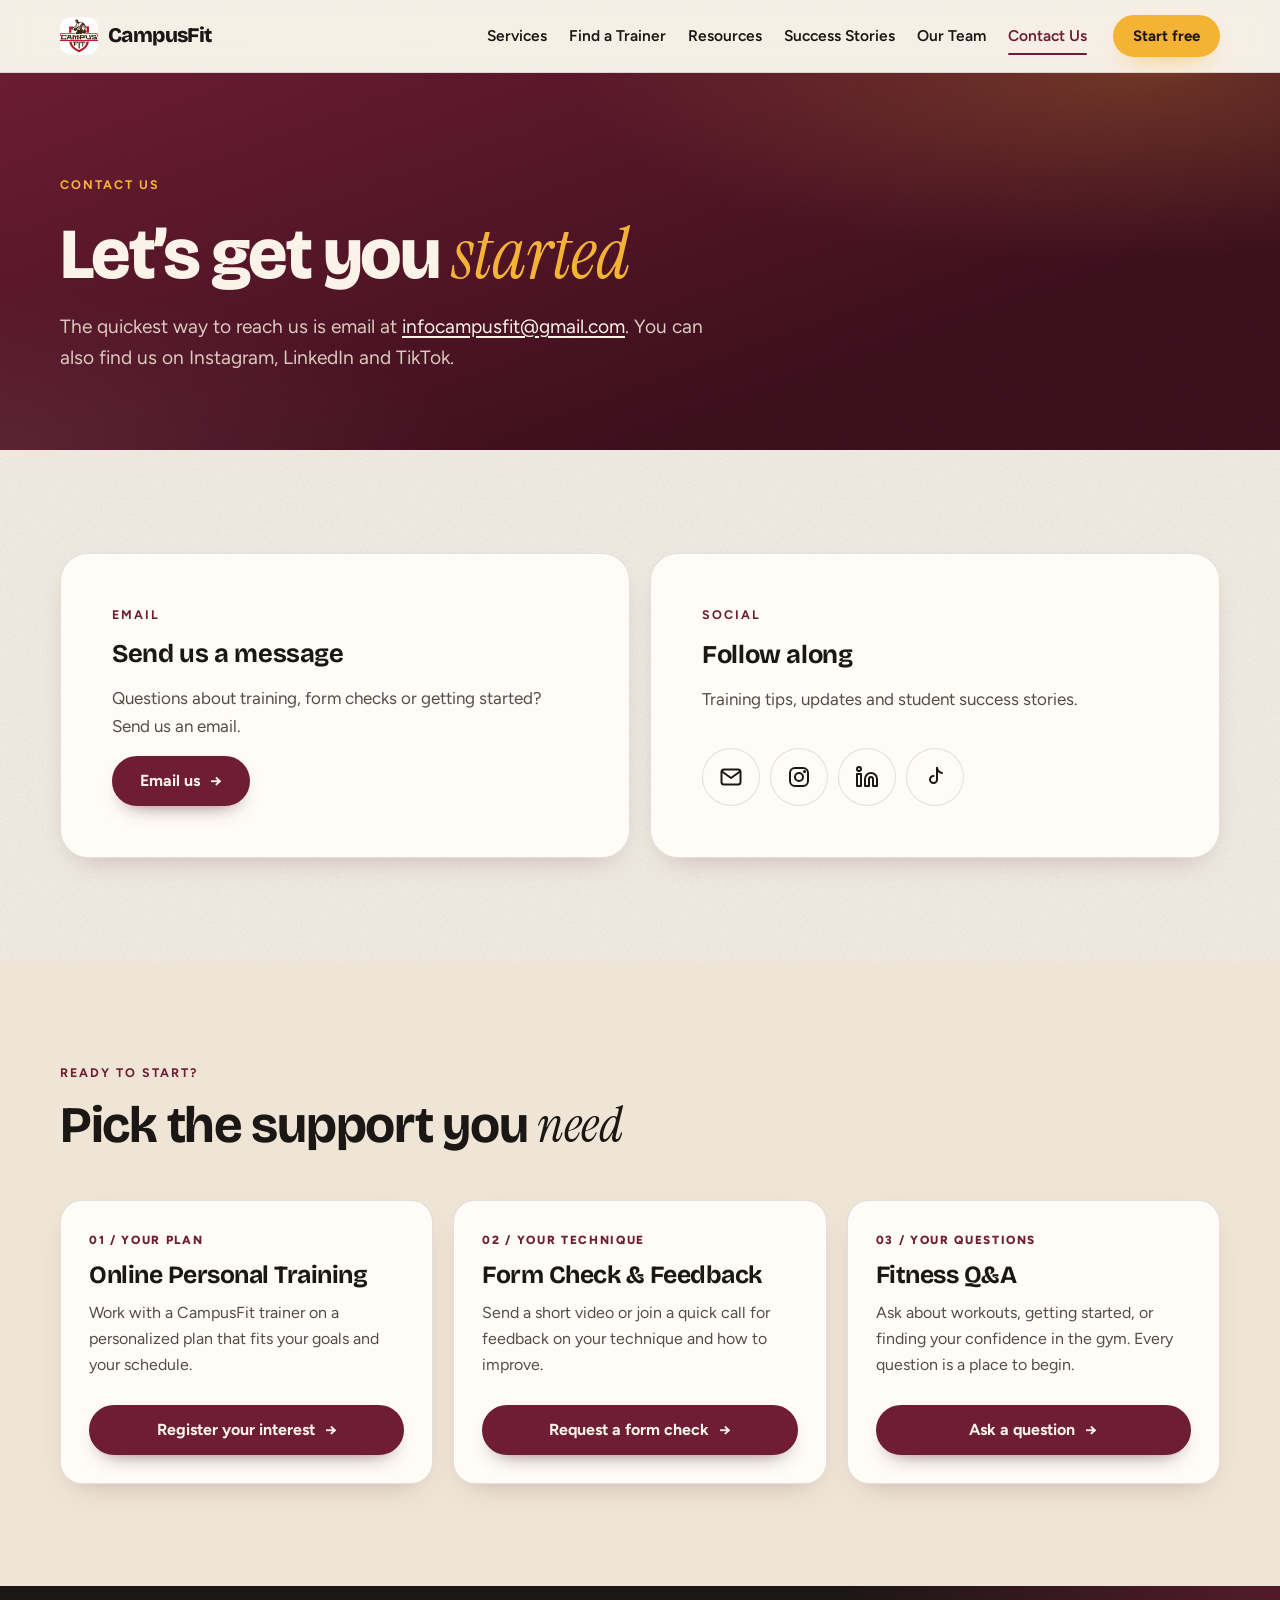
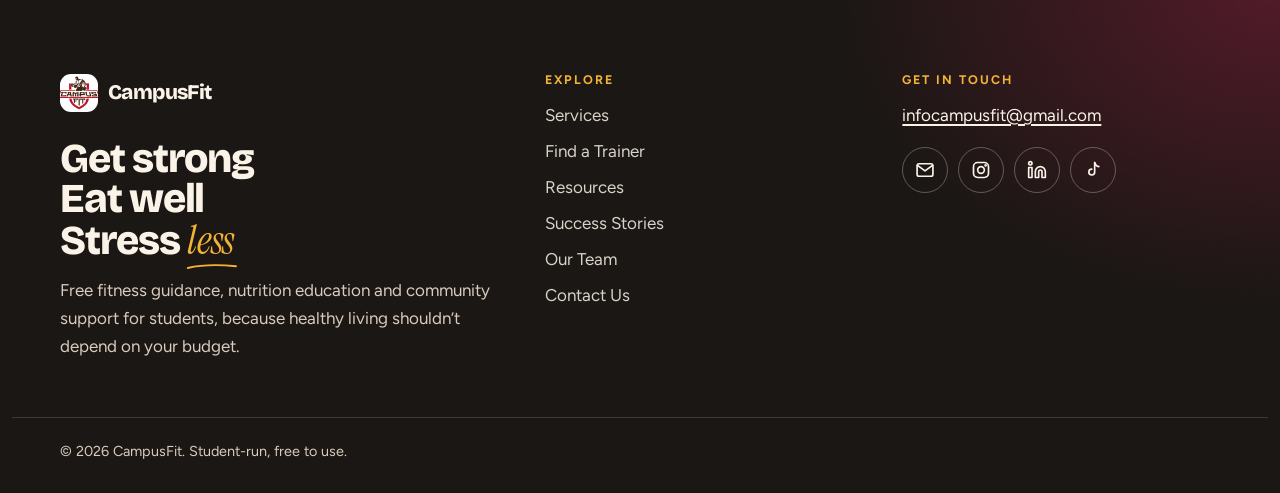
==== commit 7f2a35cd: "Import site files and photos" ====
--- a/contact-us/index.html
+++ b/contact-us/index.html
@@ -38,7 +38,7 @@
   <div class="container">
     <div class="hero-copy">
       <p class="eyebrow" data-rise style="--d:0">Contact us</p>
-      <h1 class="display" data-rise style="--d:1">Let’s get you <span class="serif">started.</span></h1>
+      <h1 class="display" data-rise style="--d:1">Let’s get you <span class="serif">started</span></h1>
       <p class="lede" data-rise style="--d:2">The quickest way to reach us is email at <a href="mailto:infocampusfit@gmail.com">infocampusfit@gmail.com</a>. You can also find us on Instagram, LinkedIn and TikTok.</p>
     </div>
   </div>
@@ -61,7 +61,7 @@
 </section>
 <section class="section section--cream">
   <div class="container">
-    <div class="section-head" data-reveal><p class="eyebrow">Ready to start?</p><h2 class="h2">Pick the support you <span class="serif">need.</span></h2></div>
+    <div class="section-head" data-reveal><p class="eyebrow">Ready to start?</p><h2 class="h2">Pick the support you <span class="serif">need</span></h2></div>
     <div class="grid-3">
 <article class="card" data-reveal style="--d:0">
   <div class="card-copy">
@@ -95,7 +95,7 @@
   <div class="container footer-inner">
     <div>
       <a class="brand" href="../"><img src="../images/icon.jpeg" alt="" width="38" height="38"><span>CampusFit</span></a>
-      <p class="footer-slogan">Get strong. Eat well. Stress <span class="serif">less.</span></p>
+      <p class="footer-slogan"><span class="line" data-reveal style="--d:0">Get strong</span><span class="line" data-reveal style="--d:1">Eat well</span><span class="line" data-reveal style="--d:2">Stress <span class="serif accent-word">less<svg class="swoosh" viewBox="0 0 120 16" aria-hidden="true" focusable="false"><path d="M4 11.5C34 4.5 72 3 116 7.5" pathLength="1"/></svg></span></span></p>
       <p class="footer-note">Free fitness guidance, nutrition education and community support for students, because healthy living shouldn’t depend on your budget.</p>
     </div>
     <div>
--- a/assets/style.css
+++ b/assets/style.css
@@ -19,6 +19,7 @@
   --shadow: 0 1px 0 rgba(255, 255, 255, 0.7) inset, 0 12px 32px -18px rgba(63, 15, 30, 0.35);
   --shadow-lift: 0 1px 0 rgba(255, 255, 255, 0.7) inset, 0 22px 44px -20px rgba(63, 15, 30, 0.45);
   --ease: cubic-bezier(0.2, 0.7, 0.2, 1);
+  --spring: cubic-bezier(0.34, 1.56, 0.64, 1);
   --pad-x: clamp(20px, 4vw, 48px);
   --pad-y: clamp(64px, 8vw, 112px);
   --max: 1160px;
@@ -53,12 +54,19 @@
 .container { width: 100%; max-width: calc(var(--max) + 2 * var(--pad-x)); margin: 0 auto; padding: 0 var(--pad-x); }
 
 /* ---------- Type ---------- */
-.eyebrow { display: inline-flex; align-items: center; gap: 10px; color: var(--accent); font-size: 0.78rem; font-weight: 700; letter-spacing: 0.16em; text-transform: uppercase; }
-.eyebrow::before { content: ""; width: 22px; height: 3px; border-radius: 3px; background: var(--amber); }
+.eyebrow { display: inline-block; color: var(--accent); font-size: 0.78rem; font-weight: 700; letter-spacing: 0.16em; text-transform: uppercase; }
 .display { font-size: clamp(2.7rem, 7vw, 5.6rem); font-weight: 800; line-height: 0.95; letter-spacing: -0.035em; }
 .h2 { font-size: clamp(2rem, 4vw, 3.25rem); }
 .h3 { font-size: clamp(1.35rem, 2vw, 1.6rem); letter-spacing: -0.015em; }
 .serif { font-family: var(--serif); font-style: italic; font-weight: 400; letter-spacing: -0.01em; }
+.h2 .serif { display: inline-block; }
+/* Hand-drawn amber underline under the accent word of the slogan */
+.accent-word { position: relative; display: inline-block; padding-right: 0.06em; }
+.swoosh { position: absolute; left: -3%; bottom: -0.2em; width: 106%; height: auto; overflow: visible; pointer-events: none; }
+.swoosh path { fill: none; stroke: var(--amber); stroke-width: 4.5; stroke-linecap: round; stroke-dasharray: 1; stroke-dashoffset: 0; }
+.slogan-inline .phrase { white-space: nowrap; }
+@media (max-width: 600px) { .slogan-inline .phrase { display: block; } .slogan-inline .sep { display: none; } }
+.sep { display: inline-block; width: 0.2em; height: 0.2em; margin: 0 0.08em; border-radius: 50%; background: var(--amber); vertical-align: 0.2em; }
 .lede { font-size: clamp(1.08rem, 1.5vw, 1.25rem); line-height: 1.6; color: var(--muted); max-width: 38em; }
 .muted { color: var(--muted); }
 .section-head { display: grid; gap: 14px; margin-bottom: clamp(32px, 4vw, 48px); max-width: 760px; }
@@ -82,6 +90,10 @@
 .btn:hover .arrow { transform: translateX(4px); }
 .btn--accent { --bg: var(--amber); --fg: var(--ink); --bd: var(--amber); box-shadow: 0 12px 26px -14px rgba(245, 179, 53, 0.9); }
 .btn--accent:hover { --bg: #ffc552; --bd: #ffc552; --fg: var(--ink); }
+.btn--accent { overflow: hidden; isolation: isolate; }
+.btn--accent::after { content: ""; position: absolute; inset: 0; z-index: -1; background: linear-gradient(110deg, transparent 35%, rgba(255, 255, 255, 0.65) 50%, transparent 65%); transform: translateX(-110%); transition: transform 0.8s var(--ease); pointer-events: none; }
+.btn--accent:hover::after { transform: translateX(110%); }
+.hero .btn--accent::after { animation: shine 1.1s var(--ease) 1.5s; }
 .btn--ghost { --bg: transparent; --fg: var(--accent); --bd: currentColor; box-shadow: none; }
 .btn--ghost:hover { --bg: var(--accent); --bd: var(--accent); --fg: var(--on-dark); }
 .on-dark .btn--ghost { --fg: var(--on-dark); }
@@ -104,6 +116,11 @@
 .site-nav ul a:hover::after, .site-nav ul a[aria-current="page"]::after { transform: scaleX(1); }
 .site-nav ul a[aria-current="page"] { color: var(--accent); }
 .nav-toggle { display: none; }
+/* Reading progress along the bottom of the header (browsers with scroll-driven animations) */
+@supports (animation-timeline: scroll()) {
+  .site-header::after { content: ""; position: absolute; left: 0; right: 0; bottom: -1px; height: 3px; background: linear-gradient(90deg, var(--accent), var(--amber)); transform-origin: 0 50%; transform: scaleX(0); animation: progress linear both; animation-timeline: scroll(root block); }
+  @keyframes progress { to { transform: scaleX(1); } }
+}
 
 @media (max-width: 1080px) {
   .nav-toggle { display: inline-flex; align-items: center; justify-content: center; width: 46px; height: 46px; border: 1px solid var(--line); border-radius: 14px; background: var(--white); cursor: pointer; transition: transform 0.15s; }
@@ -121,6 +138,13 @@
   .site-nav ul a { display: block; padding: 15px 0; border-bottom: 1px solid var(--line); font-size: 1.1rem; }
   .site-nav ul a::after { display: none; }
   .site-nav .btn { margin-top: 18px; }
+  .nav-open .site-nav li, .nav-open .site-nav .btn { animation: rise 0.4s var(--ease) backwards; }
+  .nav-open .site-nav li:nth-child(2) { animation-delay: 40ms; }
+  .nav-open .site-nav li:nth-child(3) { animation-delay: 80ms; }
+  .nav-open .site-nav li:nth-child(4) { animation-delay: 120ms; }
+  .nav-open .site-nav li:nth-child(5) { animation-delay: 160ms; }
+  .nav-open .site-nav li:nth-child(6) { animation-delay: 200ms; }
+  .nav-open .site-nav .btn { animation-delay: 240ms; }
 }
 
 /* ---------- Sections ---------- */
@@ -143,13 +167,24 @@
 .hero-media { position: relative; margin: 0; }
 .hero-media img { width: 100%; aspect-ratio: 4 / 5; object-fit: cover; object-position: 50% 30%; border-radius: 28px; box-shadow: 0 30px 60px -30px rgba(0, 0, 0, 0.7); transform: rotate(2deg); transition: transform 0.6s var(--ease); }
 .hero-media:hover img { transform: rotate(0deg) scale(1.01); }
-.hero-media::before { content: ""; position: absolute; inset: -14px 14px 14px -14px; border: 2px solid var(--amber); border-radius: 30px; transform: rotate(-3deg); }
+.hero-media::before { content: ""; position: absolute; inset: -14px 14px 14px -14px; border: 2px solid var(--amber); border-radius: 30px; transform: rotate(-3deg); animation: frame-in 1.1s var(--spring) 0.5s backwards; }
+.hero-title .line { display: block; animation: line-up 0.9s var(--ease) backwards; animation-delay: calc(100ms + var(--l, 0) * 120ms); }
+.hero-title .swoosh path { animation: draw 0.8s var(--ease) 0.95s backwards; }
+.hero--page .display .serif { display: inline-block; animation: word-pop 0.8s var(--spring) 0.4s backwards; }
 .hero-badge { position: absolute; left: -12px; bottom: 28px; display: grid; gap: 2px; max-width: 230px; padding: 14px 18px; border-radius: 18px; background: var(--white); color: var(--ink); box-shadow: 0 18px 40px -18px rgba(0, 0, 0, 0.6); font-size: 0.9rem; line-height: 1.4; text-decoration: none; transition: transform 0.3s var(--ease); }
 .on-dark a.hero-badge { color: var(--ink); }
 .hero-badge:hover { transform: translateY(-3px); color: var(--ink); }
+.hero-badge { animation: float 6s ease-in-out 1.6s infinite; }
+.pulse { position: relative; display: inline-block; width: 9px; height: 9px; margin-right: 9px; border-radius: 50%; background: var(--accent); vertical-align: 0.14em; }
+.pulse::after { content: ""; position: absolute; inset: 0; border-radius: 50%; background: var(--accent); animation: ping 1.8s var(--ease) infinite; }
 .hero-badge strong { font-family: var(--display); font-size: 1.15rem; letter-spacing: -0.01em; }
 .proof { list-style: none; margin: clamp(40px, 6vw, 72px) 0 0; padding: 26px 0 0; display: grid; grid-template-columns: repeat(3, minmax(0, 1fr)); gap: 24px; border-top: 1px solid rgba(251, 243, 232, 0.22); }
 .proof-num { display: block; font: 800 clamp(1.8rem, 3.4vw, 2.6rem)/1 var(--display); letter-spacing: -0.03em; color: var(--amber); }
+.proof li { animation: rise 0.7s var(--ease) backwards; animation-delay: 0.45s; }
+.proof li:nth-child(2) { animation-delay: 0.57s; }
+.proof li:nth-child(3) { animation-delay: 0.69s; }
+.stamp { display: inline-block; animation: stamp 0.75s var(--spring) 0.95s backwards; }
+[data-count] { font-variant-numeric: tabular-nums; }
 .proof-label { display: block; margin-top: 8px; color: var(--on-dark-muted); font-size: 0.95rem; line-height: 1.45; max-width: 18em; }
 .hero--page { padding-bottom: clamp(48px, 6vw, 80px); }
 .hero--page .hero-copy { max-width: 820px; }
@@ -160,11 +195,45 @@
   .proof { grid-template-columns: 1fr; gap: 18px; }
 }
 
+/* ---------- Marquee band ---------- */
+.marquee { position: relative; z-index: 2; overflow: hidden; margin: -44px 0 -28px; padding: 44px 0 28px; }
+.marquee-band { width: 106%; margin-left: -3%; background: var(--amber); color: var(--ink); transform: rotate(-1.6deg); box-shadow: 0 20px 40px -26px rgba(63, 15, 30, 0.7); }
+.marquee-track { display: flex; width: max-content; margin: 0; padding: 15px 0; list-style: none; animation: marquee 40s linear infinite; }
+.marquee:hover .marquee-track { animation-play-state: paused; }
+.marquee-track li { display: inline-flex; align-items: center; gap: 26px; padding-right: 26px; font: 800 clamp(1.05rem, 2.1vw, 1.5rem)/1 var(--display); letter-spacing: -0.01em; text-transform: uppercase; white-space: nowrap; }
+.marquee-track li::after { content: ""; width: 0.75em; height: 0.75em; background: var(--accent); clip-path: polygon(50% 0, 62% 38%, 100% 50%, 62% 62%, 50% 100%, 38% 62%, 0 50%, 38% 38%); }
+
 /* Load-in motion */
 [data-rise] { animation: rise 0.8s var(--ease) both; animation-delay: calc(var(--d, 0) * 90ms); }
 @keyframes rise { from { opacity: 0; transform: translateY(18px); } to { opacity: 1; transform: none; } }
 .reveal-ready [data-reveal] { opacity: 0; transform: translateY(22px); transition: opacity 0.7s var(--ease), transform 0.7s var(--ease); transition-delay: calc(var(--d, 0) * 90ms); }
 .reveal-ready [data-reveal].is-in { opacity: 1; transform: none; }
+/* Second beat: accent words, numbers and photos land just after their block */
+.reveal-ready [data-reveal] .h2 .serif { opacity: 0; transform: translateY(0.3em) rotate(-4deg); transition: opacity 0.6s var(--ease), transform 0.8s var(--spring); transition-delay: calc(var(--d, 0) * 90ms + 280ms); }
+.reveal-ready [data-reveal].is-in .h2 .serif { opacity: 1; transform: none; }
+.reveal-ready .cta-band .swoosh path, .reveal-ready .footer-slogan .swoosh path { stroke-dashoffset: 1; transition: stroke-dashoffset 0.8s var(--ease) 0.6s; }
+.reveal-ready .cta-band.is-in .swoosh path, .reveal-ready .footer-slogan .is-in .swoosh path { stroke-dashoffset: 0; }
+.reveal-ready .pillar .pillar-num { opacity: 0; transform: scale(0.4) rotate(-25deg); transition: opacity 0.4s var(--ease), transform 0.7s var(--spring); transition-delay: calc(var(--d, 0) * 90ms + 250ms); }
+.reveal-ready .pillar.is-in .pillar-num { opacity: 1; transform: none; }
+.reveal-ready .split-media img { clip-path: inset(100% 0 0 0); transition: clip-path 1.1s var(--ease) 0.1s, transform 0.6s var(--ease); }
+.reveal-ready .split-media.is-in img { clip-path: inset(-60px); }
+.reveal-ready .split-media::after { opacity: 0; transform: translate(-24px, -24px); transition: opacity 0.5s var(--ease) 0.55s, transform 0.8s var(--spring) 0.55s; }
+.reveal-ready .split-media.is-in::after { opacity: 1; transform: none; }
+.reveal-ready .pair figure { opacity: 0; transform: translateY(24px) rotate(-1.5deg); transition: opacity 0.6s var(--ease), transform 0.8s var(--spring); }
+.reveal-ready .pair figure:last-child { transform: translateY(24px) rotate(1.5deg); transition-delay: 0.25s; }
+.reveal-ready .pair figure:last-child figcaption { transform: scale(0); transform-origin: 0 100%; transition: transform 0.5s var(--spring) 0.8s; }
+.reveal-ready .pair.is-in figure { opacity: 1; transform: none; }
+.reveal-ready .pair.is-in figure:last-child figcaption { transform: none; }
+
+@keyframes line-up { from { opacity: 0; transform: translateY(0.45em) skewY(3deg); } to { opacity: 1; transform: none; } }
+@keyframes word-pop { from { opacity: 0; transform: translateY(0.25em) rotate(-5deg) scale(0.92); } to { opacity: 1; transform: none; } }
+@keyframes draw { from { stroke-dashoffset: 1; } to { stroke-dashoffset: 0; } }
+@keyframes frame-in { from { opacity: 0; transform: rotate(-12deg) scale(0.92); } to { opacity: 1; transform: rotate(-3deg); } }
+@keyframes stamp { 0% { opacity: 0; transform: scale(2.2) rotate(-14deg); } 60% { opacity: 1; } 100% { opacity: 1; transform: none; } }
+@keyframes float { 0%, 100% { translate: 0 0; } 50% { translate: 0 -8px; } }
+@keyframes ping { 0% { transform: scale(1); opacity: 0.55; } 80%, 100% { transform: scale(3); opacity: 0; } }
+@keyframes shine { from { transform: translateX(-110%); } to { transform: translateX(110%); } }
+@keyframes marquee { to { transform: translateX(-50%); } }
 
 /* ---------- Pillars & advocacy ---------- */
 .pillars { display: grid; grid-template-columns: repeat(3, minmax(0, 1fr)); gap: 20px; }
@@ -200,6 +269,8 @@
 .split-media { position: relative; isolation: isolate; margin: 0; }
 .split-media img { width: 100%; aspect-ratio: 4 / 5; object-fit: cover; border-radius: var(--radius); box-shadow: var(--shadow-lift); }
 .split-media--wide img { aspect-ratio: 4 / 3; }
+.split-media:hover img { transform: translateY(-4px); }
+.split-media img { transition: transform 0.6s var(--ease); }
 .split-media::after { content: ""; position: absolute; right: -14px; bottom: -14px; width: 42%; height: 42%; border-radius: var(--radius); background: var(--amber); z-index: -1; }
 .split-copy { display: grid; gap: 20px; justify-items: start; }
 @media (max-width: 800px) { .split { grid-template-columns: 1fr; } .split--flip .split-media { order: 0; } .split-media { margin-right: 14px; } }
@@ -220,8 +291,8 @@
 .grid-people--center { grid-template-columns: minmax(0, 300px); justify-content: center; }
 .person { display: flex; flex-direction: column; align-items: center; gap: 8px; padding: 32px 24px 28px; text-align: center; border-radius: var(--radius); background: var(--white); border: 1px solid var(--line); box-shadow: var(--shadow); transition: transform 0.35s var(--ease), box-shadow 0.35s var(--ease); }
 .person:hover { transform: translateY(-4px); box-shadow: var(--shadow-lift); }
-.avatar { width: 148px; height: 148px; margin-bottom: 10px; border-radius: 50%; object-fit: cover; background: var(--cream); box-shadow: 0 0 0 4px var(--white), 0 0 0 6px var(--amber); transition: transform 0.4s var(--ease); }
-.person:hover .avatar { transform: scale(1.04); }
+.avatar { width: 148px; height: 148px; margin-bottom: 10px; border-radius: 50%; object-fit: cover; background: var(--cream); box-shadow: 0 0 0 4px var(--white), 0 0 0 6px var(--amber); transition: transform 0.4s var(--spring), box-shadow 0.3s var(--ease); }
+.person:hover .avatar { transform: scale(1.04) rotate(-2deg); box-shadow: 0 0 0 4px var(--white), 0 0 0 7px var(--accent); }
 .avatar--contain { object-fit: contain; background: var(--white); }
 .person-name { font-size: 1.25rem; letter-spacing: -0.015em; }
 .person-role { color: var(--accent); font-size: 0.8rem; font-weight: 800; letter-spacing: 0.12em; text-transform: uppercase; }
@@ -251,6 +322,7 @@
 .footer-inner { display: grid; grid-template-columns: 1.4fr 1fr 1fr; gap: 40px; }
 .footer-slogan { font: 800 clamp(1.8rem, 3.2vw, 2.6rem)/1 var(--display); letter-spacing: -0.03em; margin-top: 18px; }
 .footer-slogan .serif { color: var(--amber); }
+.footer-slogan .line { display: block; }
 .site-footer .brand { color: var(--on-dark); }
 .footer-heading { font: 700 0.78rem/1 var(--font); letter-spacing: 0.16em; text-transform: uppercase; color: var(--amber); margin-bottom: 14px; }
 .footer-links { list-style: none; margin: 0; padding: 0; display: grid; gap: 8px; }
